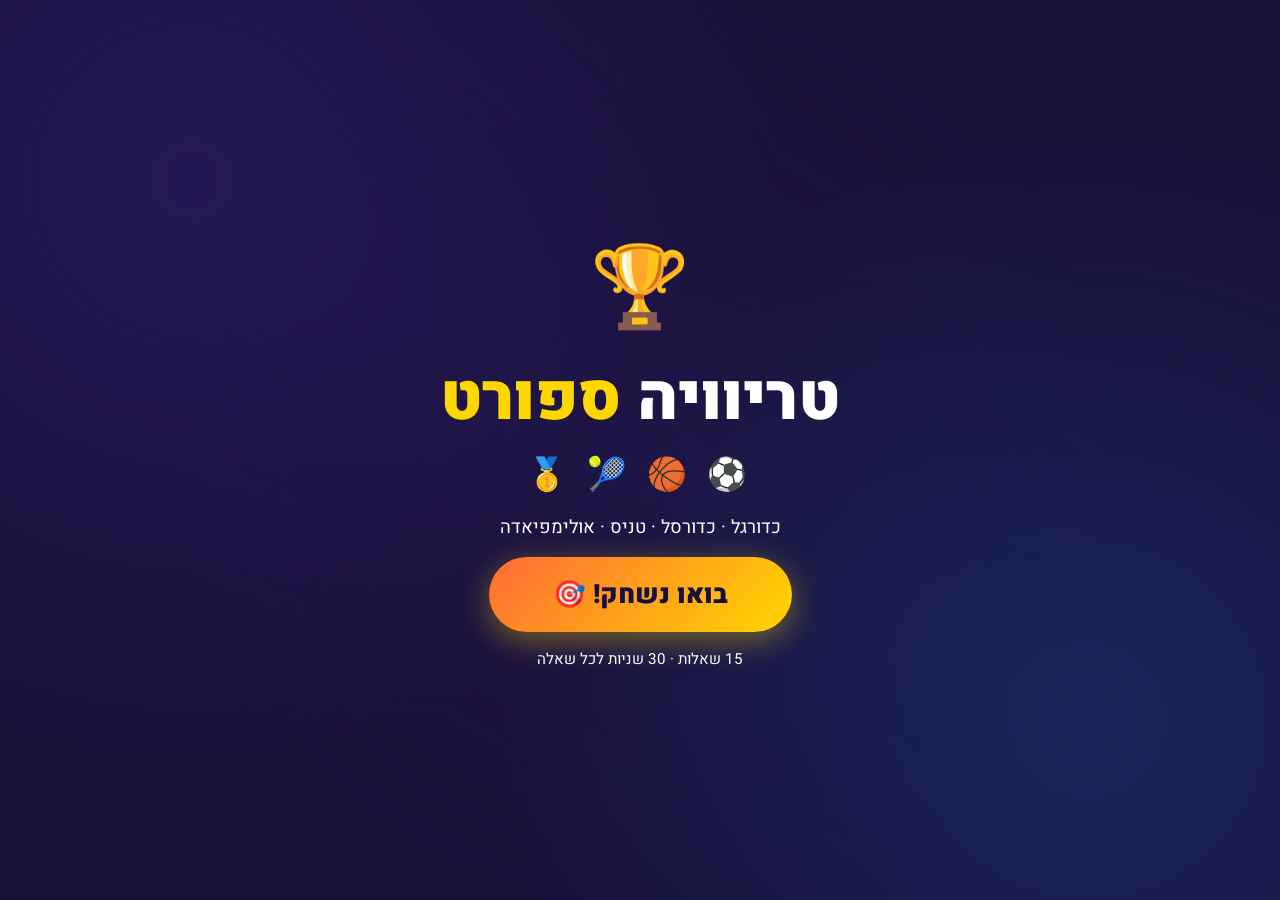
==== index.html @ e49d4eb6 "Rename trivia_sport_2.index.html to index.html" ====
<!DOCTYPE html>
<html lang="he" dir="rtl">
<head>
<meta charset="UTF-8">
<meta name="viewport" content="width=device-width, initial-scale=1.0">
<title>טריוויה ספורט 🏆</title>
<link href="https://fonts.googleapis.com/css2?family=Heebo:wght@400;700;900&display=swap" rel="stylesheet">
<style>
  :root {
    --red: #e21b3c; --blue: #1368ce; --yellow: #d89e00; --green: #26890c;
    --bg: #19103a; --card: #2a1f5a; --text: #ffffff; --timer-color: #46d3a0;
  }
  * { margin:0; padding:0; box-sizing:border-box; }
  body {
    font-family: 'Heebo', sans-serif;
    background: var(--bg); color: var(--text);
    min-height: 100vh; display: flex; flex-direction: column;
    align-items: center; justify-content: center;
    overflow-x: hidden; position: relative;
  }
  body::before {
    content:''; position:fixed; inset:0;
    background-image:
      radial-gradient(circle at 15% 20%, #3d2b8a55 0%, transparent 45%),
      radial-gradient(circle at 85% 80%, #1a4f9955 0%, transparent 45%),
      radial-gradient(circle at 50% 50%, #2a1f5a33 0%, transparent 60%);
    pointer-events:none; z-index:0;
  }
  .container {
    position:relative; z-index:1; width:100%; max-width:920px;
    padding:20px; display:flex; flex-direction:column; align-items:center; gap:16px;
  }
  .screen { display:none; width:100%; }
  .screen.active { display:flex; flex-direction:column; align-items:center; gap:16px; }
  .trophy-anim { font-size:5rem; animation:float 2.5s ease-in-out infinite; }
  .logo { font-size:clamp(2.4rem,6vw,4rem); font-weight:900; text-align:center; animation:popIn .7s cubic-bezier(.34,1.56,.64,1) both; line-height:1.1; }
  .logo span { color:#ffd700; }
  .sport-icons { font-size:2rem; letter-spacing:6px; animation:popIn .6s .2s both; }
  .subtitle { opacity:.75; font-size:1.15rem; text-align:center; animation:popIn .6s .3s both; }
  .start-btn {
    background:linear-gradient(135deg,#ff6b35,#ffd700); color:#19103a; border:none;
    padding:18px 64px; font-size:1.65rem; font-weight:900; border-radius:60px;
    cursor:pointer; font-family:'Heebo',sans-serif; box-shadow:0 8px 32px #ffd70066;
    transition:transform .15s,box-shadow .15s; animation:popIn .6s .4s cubic-bezier(.34,1.56,.64,1) both;
  }
  .start-btn:hover { transform:scale(1.07); box-shadow:0 14px 44px #ffd70099; }
  .start-btn:active { transform:scale(.97); }
  .meta-info { opacity:.55; font-size:.95rem; animation:popIn .5s .5s both; }
  .progress-bar-wrap { width:100%; background:#ffffff20; border-radius:10px; height:8px; overflow:hidden; }
  .progress-bar { height:100%; background:linear-gradient(90deg,#ffd700,#ff6b35); border-radius:10px; transition:width .5s ease; }
  .top-bar { display:flex; justify-content:space-between; align-items:center; width:100%; }
  .q-counter { font-size:.95rem; font-weight:700; opacity:.7; }
  .score-display { font-size:.95rem; font-weight:700; background:#ffffff18; padding:6px 16px; border-radius:20px; }
  .score-display span { color:#ffd700; font-size:1.1rem; }
  .category-badge { font-size:.85rem; font-weight:700; background:#ffffff18; padding:5px 14px; border-radius:20px; opacity:.8; }
  .timer-ring-container { position:relative; width:80px; height:80px; }
  .timer-ring-container svg { transform:rotate(-90deg); }
  .timer-ring-bg { fill:none; stroke:#ffffff25; stroke-width:8; }
  .timer-ring-fg { fill:none; stroke:var(--timer-color); stroke-width:8; stroke-linecap:round; stroke-dasharray:220; stroke-dashoffset:0; transition:stroke-dashoffset 1s linear,stroke .4s; }
  .timer-number { position:absolute; inset:0; display:flex; align-items:center; justify-content:center; font-size:1.65rem; font-weight:900; color:var(--timer-color); transition:color .4s; }
  .question-card {
    background:var(--card); border-radius:20px; padding:28px 36px; width:100%;
    text-align:center; font-size:clamp(1.1rem,2.5vw,1.45rem); font-weight:700;
    line-height:1.55; box-shadow:0 10px 40px #00000055; min-height:90px;
    display:flex; align-items:center; justify-content:center;
    animation:slideDown .45s cubic-bezier(.34,1.3,.64,1) both;
    position:relative; overflow:hidden;
  }
  .question-card::before {
    content:''; position:absolute; top:0; left:0; right:0; height:4px;
    background:linear-gradient(90deg,#ffd700,#ff6b35,#e21b3c,#1368ce,#26890c);
  }
  .answers-grid { display:grid; grid-template-columns:1fr 1fr; gap:14px; width:100%; animation:slideUp .45s .1s cubic-bezier(.34,1.3,.64,1) both; }
  .answer-btn {
    border:none; border-radius:16px; padding:18px 20px;
    font-size:clamp(.95rem,2vw,1.15rem); font-weight:700; font-family:'Heebo',sans-serif;
    cursor:pointer; color:#fff; text-align:right;
    transition:transform .12s,filter .12s,box-shadow .12s;
    display:flex; align-items:center; gap:10px; line-height:1.35;
    box-shadow:0 6px 22px #00000044; position:relative; overflow:hidden;
  }
  .answer-btn:hover:not(:disabled) { transform:translateY(-3px) scale(1.02); box-shadow:0 12px 32px #00000066; }
  .answer-btn:active:not(:disabled) { transform:scale(.97); }
  .answer-btn:disabled { cursor:default; }
  .answer-btn.a { background:linear-gradient(135deg,#e21b3c,#b01530); }
  .answer-btn.b { background:linear-gradient(135deg,#1368ce,#0c52a8); }
  .answer-btn.c { background:linear-gradient(135deg,#d89e00,#a87900); }
  .answer-btn.d { background:linear-gradient(135deg,#26890c,#1b6409); }
  .answer-btn .shape { font-size:1.25rem; min-width:28px; text-align:center; }
  .answer-btn.correct { animation:correctPulse .5s ease; filter:brightness(1.25); box-shadow:0 0 35px #46d3a099; }
  .answer-btn.wrong { opacity:.32; transform:scale(.96); }
  .answer-btn.reveal-correct { filter:brightness(1.3); box-shadow:0 0 40px #46d3a0bb; animation:correctPulse .6s ease; }
  .feedback-overlay { position:fixed; inset:0; display:none; align-items:center; justify-content:center; z-index:100; pointer-events:none; }
  .feedback-overlay.show { display:flex; }
  .feedback-badge { font-size:6rem; animation:popIn .4s cubic-bezier(.34,1.56,.64,1) both; filter:drop-shadow(0 0 24px #ffd70099); }
  .points-popup { position:fixed; top:28%; left:50%; transform:translateX(-50%); font-size:2.6rem; font-weight:900; color:#ffd700; text-shadow:0 0 20px #ffd70099; display:none; z-index:110; pointer-events:none; }
  .points-popup.show { display:block; animation:floatUp 1.3s ease forwards; }
  .results-title { font-size:clamp(1.9rem,5vw,3rem); font-weight:900; text-align:center; animation:popIn .5s cubic-bezier(.34,1.56,.64,1) both; }
  .results-title span { color:#ffd700; }
  .final-score-wrap { background:var(--card); border-radius:24px; padding:36px 60px; text-align:center; box-shadow:0 10px 40px #00000055; animation:popIn .5s .2s cubic-bezier(.34,1.56,.64,1) both; border:2px solid #ffd70033; }
  .final-score-label { font-size:1rem; opacity:.65; margin-bottom:6px; }
  .final-score-number { font-size:4.5rem; font-weight:900; color:#ffd700; line-height:1; }
  .final-score-out-of { font-size:1.05rem; opacity:.6; margin-top:8px; }
  .stars-row { font-size:2.4rem; margin-top:12px; letter-spacing:5px; }
  .result-message { font-size:1.2rem; font-weight:700; opacity:.9; text-align:center; animation:popIn .5s .55s both; }
  .review-header { font-weight:700; opacity:.65; align-self:flex-start; font-size:.95rem; }
  .review-list { width:100%; display:flex; flex-direction:column; gap:9px; max-height:280px; overflow-y:auto; padding-left:4px; }
  .review-item { background:var(--card); border-radius:12px; padding:11px 16px; display:flex; gap:12px; align-items:flex-start; border-right:4px solid transparent; font-size:.9rem; }
  .review-item.ok { border-right-color:var(--green); }
  .review-item.miss { border-right-color:var(--red); }
  .review-icon { font-size:1.1rem; min-width:22px; }
  .review-q { font-weight:700; flex:1; line-height:1.4; }
  .review-ans { opacity:.65; font-size:.82rem; margin-top:3px; }
  .play-again-btn {
    background:linear-gradient(135deg,#ff6b35,#ffd700); color:#19103a; border:none;
    padding:16px 52px; font-size:1.4rem; font-weight:900; border-radius:60px;
    cursor:pointer; font-family:'Heebo',sans-serif; box-shadow:0 8px 30px #ffd70055;
    transition:transform .15s; animation:popIn .5s .65s cubic-bezier(.34,1.56,.64,1) both;
  }
  .play-again-btn:hover { transform:scale(1.07); }
  .confetti-piece { position:fixed; width:10px; height:10px; top:-20px; border-radius:2px; animation:confettiFall linear forwards; z-index:200; pointer-events:none; }
  @keyframes popIn { 0%{transform:scale(.4);opacity:0} 100%{transform:scale(1);opacity:1} }
  @keyframes float { 0%,100%{transform:translateY(0)} 50%{transform:translateY(-14px)} }
  @keyframes slideDown { from{transform:translateY(-28px);opacity:0} to{transform:translateY(0);opacity:1} }
  @keyframes slideUp { from{transform:translateY(28px);opacity:0} to{transform:translateY(0);opacity:1} }
  @keyframes correctPulse { 0%{transform:scale(1)} 40%{transform:scale(1.07)} 100%{transform:scale(1)} }
  @keyframes floatUp { 0%{transform:translateX(-50%) translateY(0);opacity:1} 100%{transform:translateX(-50%) translateY(-90px);opacity:0} }
  @keyframes confettiFall { 0%{transform:translateY(0) rotate(0deg);opacity:1} 100%{transform:translateY(110vh) rotate(720deg);opacity:0} }
  .review-list::-webkit-scrollbar{width:6px} .review-list::-webkit-scrollbar-track{background:#ffffff10;border-radius:10px} .review-list::-webkit-scrollbar-thumb{background:#ffffff30;border-radius:10px}
  @media(max-width:520px){.answers-grid{grid-template-columns:1fr}.final-score-wrap{padding:28px 28px}}

  /* pause button */
  .pause-btn {
    position:fixed; bottom:22px; left:22px; z-index:50;
    background:#ffffff18; border:2px solid #ffffff30; color:#fff;
    width:52px; height:52px; border-radius:50%; font-size:1.4rem;
    cursor:pointer; display:none; align-items:center; justify-content:center;
    backdrop-filter:blur(8px); transition:background .2s,transform .15s;
  }
  .pause-btn:hover { background:#ffffff30; transform:scale(1.1); }
  .pause-btn.visible { display:flex; }

  /* pause overlay */
  .pause-overlay {
    position:fixed; inset:0; background:#19103acc; backdrop-filter:blur(10px);
    z-index:80; display:none; flex-direction:column;
    align-items:center; justify-content:center; gap:20px;
  }
  .pause-overlay.show { display:flex; }
  .pause-title { font-size:3rem; font-weight:900; }
  .pause-sub { opacity:.65; font-size:1rem; }
  .resume-btn {
    background:linear-gradient(135deg,#ff6b35,#ffd700); color:#19103a; border:none;
    padding:16px 52px; font-size:1.35rem; font-weight:900; border-radius:60px;
    cursor:pointer; font-family:'Heebo',sans-serif; box-shadow:0 8px 30px #ffd70055;
    transition:transform .15s;
  }
  .resume-btn:hover { transform:scale(1.07); }

  /* mid-game leaderboard */
  .mid-leaderboard {
    position:fixed; inset:0; background:#19103aee; backdrop-filter:blur(12px);
    z-index:90; display:none; flex-direction:column;
    align-items:center; justify-content:center; gap:16px; padding:24px;
  }
  .mid-leaderboard.show { display:flex; animation:popIn .4s cubic-bezier(.34,1.3,.64,1) both; }
  .mid-lb-title { font-size:1.8rem; font-weight:900; }
  .mid-lb-title span { color:#ffd700; }
  .mid-lb-list { width:100%; max-width:500px; display:flex; flex-direction:column; gap:9px; max-height:55vh; overflow-y:auto; }
  .mid-lb-continue {
    background:linear-gradient(135deg,#26890c,#46d3a0); color:#fff; border:none;
    padding:14px 44px; font-size:1.2rem; font-weight:900; border-radius:60px;
    cursor:pointer; font-family:'Heebo',sans-serif; box-shadow:0 6px 24px #46d3a055;
    transition:transform .15s; margin-top:4px;
  }
  .mid-lb-continue:hover { transform:scale(1.07); }
</style>
</head>
<body>
<div class="container">
  <div class="screen active" id="intro-screen">
    <div class="trophy-anim">🏆</div>
    <div class="logo">טריוויה <span>ספורט</span></div>
    <div class="sport-icons">⚽ 🏀 🎾 🥇</div>
    <div class="subtitle">כדורגל · כדורסל · טניס · אולימפיאדה</div>
    <button class="start-btn" onclick="startGame()">בואו נשחק! 🎯</button>
    <div class="meta-info">15 שאלות · 30 שניות לכל שאלה</div>
  </div>
  <div class="screen" id="game-screen">
    <div class="progress-bar-wrap"><div class="progress-bar" id="progress-bar" style="width:0%"></div></div>
    <div class="top-bar">
      <div class="q-counter" id="q-counter">שאלה 1 מתוך 15</div>
      <div class="score-display">ניקוד: <span id="score-display">0</span></div>
    </div>
    <div class="timer-ring-container">
      <svg viewBox="0 0 80 80" width="80" height="80">
        <circle class="timer-ring-bg" cx="40" cy="40" r="35"/>
        <circle class="timer-ring-fg" id="timer-ring" cx="40" cy="40" r="35"/>
      </svg>
      <div class="timer-number" id="timer-number">30</div>
    </div>
    <div class="category-badge" id="category-badge">⚽ כדורגל</div>
    <div class="question-card" id="question-text">...</div>
    <div class="answers-grid" id="answers-grid"></div>
  </div>
  <!-- מסך הכנסת שם -->
  <div class="screen" id="name-screen">
    <div class="trophy-anim">✍️</div>
    <div class="logo" style="font-size:2rem">מה <span>שמך?</span></div>
    <div class="subtitle">השם יופיע בלוח התוצאות</div>
    <input type="text" id="player-name-input" placeholder="הכנס את שמך..." maxlength="20"
      style="font-family:'Heebo',sans-serif;font-size:1.4rem;font-weight:700;padding:16px 28px;border-radius:60px;border:3px solid #ffd70066;background:#2a1f5a;color:#fff;text-align:center;width:100%;max-width:360px;outline:none;direction:rtl;transition:border-color .2s;"
      onkeydown="if(event.key==='Enter')submitName()" onfocus="this.style.borderColor='#ffd700'" onblur="this.style.borderColor='#ffd70066'">
    <button class="start-btn" onclick="submitName()">בואו נתחיל! 🚀</button>
    <div style="display:flex;gap:10px;align-items:center;opacity:.6;font-size:.9rem;cursor:pointer;" onclick="showLeaderboard()">🏆 צפה בלוח התוצאות</div>
  </div>

  <!-- מסך תוצאות אישיות -->
  <div class="screen" id="results-screen">
    <div class="results-title">🎉 סיימת! <span>כל הכבוד</span></div>
    <div class="final-score-wrap">
      <div class="final-score-label">הניקוד הסופי שלך</div>
      <div class="final-score-number" id="final-score">0</div>
      <div class="final-score-out-of" id="final-correct"></div>
      <div class="stars-row" id="stars-row"></div>
    </div>
    <div class="result-message" id="result-message"></div>
    <div class="review-header">📋 סיכום השאלות:</div>
    <div class="review-list" id="review-list"></div>
    <div style="display:flex;gap:12px;flex-wrap:wrap;justify-content:center;margin-top:4px;">
      <button class="play-again-btn" onclick="resetGame()">🔁 שחק שוב</button>
      <button class="play-again-btn" style="background:linear-gradient(135deg,#1368ce,#46d3a0);" onclick="showLeaderboard()">🏆 לוח תוצאות</button>
    </div>
  </div>

  <!-- מסך לוח תוצאות -->
  <div class="screen" id="leaderboard-screen">
    <div class="logo" style="font-size:2.2rem">🏆 לוח <span>תוצאות</span></div>
    <div id="leaderboard-content" style="width:100%"></div>
    <div style="display:flex;gap:12px;flex-wrap:wrap;justify-content:center;">
      <button class="play-again-btn" onclick="resetGame()">🔁 שחק שוב</button>
      <button class="play-again-btn" style="background:linear-gradient(135deg,#e21b3c,#ff6b35);font-size:1rem;padding:12px 28px;" onclick="clearLeaderboard()">🗑️ נקה לוח</button>
    </div>
  </div>
</div>
<!-- כפתור השהייה -->
<button class="pause-btn" id="pause-btn" onclick="togglePause()" title="השהה">⏸</button>

<!-- מסך השהייה -->
<div class="pause-overlay" id="pause-overlay">
  <div class="pause-title">⏸ הפסקה</div>
  <div class="pause-sub">המשחק מושהה — הטיימר לא רץ</div>
  <button class="resume-btn" onclick="togglePause()">▶ המשך משחק</button>
</div>

<!-- מובילים אמצע משחק -->
<div class="mid-leaderboard" id="mid-leaderboard">
  <div class="mid-lb-title">🏆 מובילים <span>כרגע</span></div>
  <div class="mid-lb-list" id="mid-lb-list"><div style="text-align:center;padding:20px;opacity:.5;">⏳ טוען...</div></div>
  <button class="mid-lb-continue" onclick="closeMidLeaderboard()">▶ המשך משחק</button>
</div>

<div class="feedback-overlay" id="feedback-overlay"><div class="feedback-badge" id="feedback-badge">✅</div></div>
<div class="points-popup" id="points-popup">+100</div>
<script>
const QUESTIONS = [
  // ⚽ כדורגל
  {
    q: "האם שוער כדורגל רשאי להבקיע גול ישירות מבעיטת שוער?",
    answers: ["כן, מותר לחלוטין", "לא, אסור לפי חוקי FIFA", "מותר רק בהארכות", "מותר רק אם הגיע לחצי המגרש"],
    correct: 0,
    cat: "⚽ כדורגל"
  },
  {
    q: "מה קורה אם שוער תופס בידיו כדור שנבעט אליו בכוונה על ידי שחקן קבוצתו?",
    answers: ["כרטיס צהוב לשוער", "פנדל ליריב", "בעיטה חופשית עקיפה ליריב", "המשחק ממשיך"],
    correct: 2,
    cat: "⚽ כדורגל"
  },
  {
    q: "מי זכה בגביע העולם בכדורגל ב-2022 בקטאר?",
    answers: ["ברזיל", "צרפת", "ארגנטינה", "גרמניה"],
    correct: 2,
    cat: "⚽ כדורגל"
  },
  {
    q: "מתי שחקן נמצא במצב נבדל (אופסייד) בכדורגל?",
    answers: ["כשהוא בחצי המגרש שלו", "כשפחות משני שחקני יריב בינו לבין קו השער ברגע המסירה", "כשהוא מאחורי השוער", "בכל עמדה קרובה לשוער"],
    correct: 1,
    cat: "⚽ כדורגל"
  },
  {
    q: "מה שם העונש הניתן כאשר שחקן נוגע בכדור בידו בתוך רחבת העונשין?",
    answers: ["קרנר", "פנדל", "אאוט", "כרטיס צהוב"],
    correct: 1,
    cat: "⚽ כדורגל"
  },
  // 🏀 כדורסל
  {
    q: "כמה נקודות שווה קליעה מעבר לקו שלוש הנקודות בכדורסל?",
    answers: ["1", "2", "3", "4"],
    correct: 2,
    cat: "🏀 כדורסל"
  },
  {
    q: "מה הגובה הרשמי של הסל בכדורסל?",
    answers: ["2.85 מטר", "3.05 מטר", "3.20 מטר", "2.70 מטר"],
    correct: 1,
    cat: "🏀 כדורסל"
  },
  {
    q: "בכדורסל, כמה צעדים מותר לשחקן לצעוד עם הכדור ללא כדרור לפני שנפסקת עבירת צעדים?",
    answers: ["צעד אחד", "שני צעדים", "שלושה צעדים", "ארבעה צעדים"],
    correct: 1,
    cat: "🏀 כדורסל"
  },
  {
    q: "לאיזו קבוצה ב-NBA שייך כוכב הכדורסל סטפן קארי?",
    answers: ["Los Angeles Lakers", "Boston Celtics", "Golden State Warriors", "Chicago Bulls"],
    correct: 2,
    cat: "🏀 כדורסל"
  },
  {
    q: "מה קורה לשחקן כדורסל שצבר 6 עבירות אישיות ב-NBA?",
    answers: ["הוא מקבל כרטיס אדום", "הוא יוצא מהמשחק ואינו יכול לחזור", "הוא מושעה לדקה", "הקבוצה מפסידה נקודה"],
    correct: 1,
    cat: "🏀 כדורסל"
  },
  // 🎾 טניס
  {
    q: "ארבעת טורניירי הגרנד סלאם בטניס משחקים על ארבעה סוגי מגרש שונים — איזה מהם נכון?",
    answers: ["וימבלדון על קשה, US Open על דשא", "רולאן גרוס על חימר, וימבלדון על דשא", "אוסטרליאן אופן על חימר, US Open על דשא", "כולם על קשה"],
    correct: 1,
    cat: "🎾 טניס"
  },
  {
    q: "מה פירוש הניקוד דיוס (Deuce) בטניס?",
    answers: ["40-40 שוויון", "יתרון לשחקן המגיש", "שירות כפול", "ניצחון בסט"],
    correct: 0,
    cat: "🎾 טניס"
  },
  {
    q: "בטניס, כמה הגשות כשרות יש לשחקן בכל נקודה?",
    answers: ["אחת", "שתיים", "שלוש", "ארבע"],
    correct: 1,
    cat: "🎾 טניס"
  },
  // 🥇 אולימפיאדה
  {
    q: "באיזו עיר נערכה אולימפיאדת הקיץ 2024?",
    answers: ["לוס אנג'לס", "טוקיו", "פריז", "ברלין"],
    correct: 2,
    cat: "🥇 אולימפיאדה"
  },
  {
    q: "מי שחקן הכדורסל שכינויו Black Mamba וזכה ב-5 אליפויות NBA?",
    answers: ["מייקל ג'ורדן", "שאקיל אוניל", "קובי בראיינט", "לברון ג'יימס"],
    correct: 2,
    cat: "🏀 כדורסל"
  }
];

const SHAPES=["▲","◆","●","■"];
const TOTAL=QUESTIONS.length, TIME_PER_Q=30;
const SHEET_URL='https://script.google.com/macros/s/AKfycbxL28Na9Z-g9HktOmZowFz36GHH_I6NZU9HpMI7MJWggYOqRJ9LuLbafoJFO5w0uRxH/exec';
let currentQ=0,score=0,correctCount=0,timer=null,timeLeft=TIME_PER_Q,answered=false,reviewData=[],shuffledQuestions=[],playerName='',isPaused=false;
const MID_LB_EVERY=1; // הצג מובילים כל שאלה

// ── Google Sheets helpers ──
async function saveScore(name,sc,correct){
  try{
    await fetch(SHEET_URL,{
      method:'POST', mode:'no-cors',
      headers:{'Content-Type':'application/json'},
      body:JSON.stringify({name,score:sc,correct,total:TOTAL})
    });
  } catch(e){ console.warn('שגיאה בשמירה:',e); }
}

async function loadScores(){
  try{
    const res=await fetch(SHEET_URL+'?nocache='+Date.now());
    const data=await res.json();
    return Array.isArray(data)?data.sort((a,b)=>b.score-a.score):[];
  } catch(e){ return []; }
}

// ── Game flow ──
function shuffleQ(arr){
  return arr.map(q=>{
    const idx=[0,1,2,3];
    for(let i=3;i>0;i--){const j=Math.floor(Math.random()*(i+1));[idx[i],idx[j]]=[idx[j],idx[i]];}
    return{...q,_ans:idx.map(i=>q.answers[i]),_cor:idx.indexOf(q.correct)};
  }).sort(()=>Math.random()-.5);
}

function startGame(){
  showScreen('name-screen');
  setTimeout(()=>document.getElementById('player-name-input').focus(),400);
}

function submitName(){
  const val=document.getElementById('player-name-input').value.trim();
  if(!val){
    document.getElementById('player-name-input').style.borderColor='#e21b3c';
    document.getElementById('player-name-input').placeholder='חובה להכניס שם!';
    return;
  }
  playerName=val;
  shuffledQuestions=shuffleQ(QUESTIONS);
  currentQ=0;score=0;correctCount=0;reviewData=[];
  showScreen('game-screen');
  loadQuestion();
}

function showScreen(id){document.querySelectorAll('.screen').forEach(s=>s.classList.remove('active'));document.getElementById(id).classList.add('active');}

function loadQuestion(){
  answered=false;const q=shuffledQuestions[currentQ];
  document.getElementById('progress-bar').style.width=(currentQ/TOTAL*100)+'%';
  document.getElementById('q-counter').textContent='שאלה '+(currentQ+1)+' מתוך '+TOTAL;
  document.getElementById('score-display').textContent=score.toLocaleString();
  document.getElementById('category-badge').textContent=q.cat;
  document.getElementById('question-text').textContent=q.q;
  const grid=document.getElementById('answers-grid');grid.innerHTML='';
  ['a','b','c','d'].forEach((cls,i)=>{
    const btn=document.createElement('button');
    btn.className='answer-btn '+cls;
    btn.innerHTML='<span class="shape">'+SHAPES[i]+'</span>'+q._ans[i];
    btn.onclick=()=>selectAnswer(i,q._cor,q.q,q._ans);
    grid.appendChild(btn);
  });
  ['question-text','answers-grid'].forEach(id=>{const el=document.getElementById(id);el.style.animation='none';void el.offsetWidth;el.style.animation='';});
  startTimer();
}

function startTimer(){
  clearInterval(timer);timeLeft=TIME_PER_Q;isPaused=false;updateTimerUI();
  document.getElementById('pause-btn').classList.add('visible');
  timer=setInterval(()=>{if(!isPaused){timeLeft--;updateTimerUI();if(timeLeft<=0){clearInterval(timer);timeOut();}}},1000);
}

function togglePause(){
  isPaused=!isPaused;
  const btn=document.getElementById('pause-btn');
  const overlay=document.getElementById('pause-overlay');
  if(isPaused){
    btn.textContent='▶';
    overlay.classList.add('show');
  } else {
    btn.textContent='⏸';
    overlay.classList.remove('show');
  }
}

function updateTimerUI(){
  const el=document.getElementById('timer-number'),ring=document.getElementById('timer-ring');
  el.textContent=timeLeft;
  ring.style.strokeDashoffset=220*(1-timeLeft/TIME_PER_Q);
  if(timeLeft<=5){el.style.color='#ff6b35';ring.style.stroke='#ff6b35';}
  else if(timeLeft<=10){el.style.color='#ffd700';ring.style.stroke='#ffd700';}
  else{el.style.color='var(--timer-color)';ring.style.stroke='var(--timer-color)';}
}

function selectAnswer(chosen,correct,qText,answers){
  if(answered)return;answered=true;clearInterval(timer);
  const btns=document.querySelectorAll('.answer-btn');btns.forEach(b=>b.disabled=true);
  const ok=chosen===correct;
  if(ok){
    btns[chosen].classList.add('correct');
    const pts=Math.max(500,Math.round(500+(timeLeft/TIME_PER_Q)*500));
    score+=pts;correctCount++;showFeedback('✅');showPoints('+'+pts);
    reviewData.push({q:qText,ok:true,ans:'✅ '+answers[correct]});
  } else {
    btns[chosen].classList.add('wrong');btns[correct].classList.add('reveal-correct');
    showFeedback('❌');
    reviewData.push({q:qText,ok:false,ans:'❌ בחרת: '+answers[chosen]+' · נכון: '+answers[correct]});
  }
  document.getElementById('score-display').textContent=score.toLocaleString();
  setTimeout(()=>{
    hideFeedback();
    currentQ++;
    if(currentQ>=TOTAL){ showResults(); }
    else { showMidLeaderboard(); }
  },1800);
}

function timeOut(){
  if(answered)return;answered=true;
  const q=shuffledQuestions[currentQ];
  const btns=document.querySelectorAll('.answer-btn');btns.forEach(b=>b.disabled=true);
  btns[q._cor].classList.add('reveal-correct');showFeedback('⏰');
  reviewData.push({q:q.q,ok:false,ans:'⏰ פג הזמן · נכון: '+q._ans[q._cor]});
  setTimeout(()=>{
    hideFeedback();
    currentQ++;
    if(currentQ>=TOTAL){ showResults(); }
    else { showMidLeaderboard(); }
  },1800);
}

function showFeedback(e){document.getElementById('feedback-badge').textContent=e;document.getElementById('feedback-overlay').classList.add('show');}
function hideFeedback(){document.getElementById('feedback-overlay').classList.remove('show');}
function showPoints(t){const el=document.getElementById('points-popup');el.textContent=t;el.classList.remove('show');void el.offsetWidth;el.classList.add('show');}


// ── Mid-game leaderboard ──
async function showMidLeaderboard(){
  clearInterval(timer);
  document.getElementById('pause-btn').classList.remove('visible');
  const el=document.getElementById('mid-leaderboard');
  el.classList.add('show');
  const list=document.getElementById('mid-lb-list');
  list.innerHTML='<div style="text-align:center;padding:20px;opacity:.5;">⏳ טוען...</div>';
  const scores=await loadScores();
  const medals=['🥇','🥈','🥉'];
  if(!scores.length){
    list.innerHTML='<div style="text-align:center;padding:20px;opacity:.5;">עדיין אין נתונים</div>';
    return;
  }
  const myRank=scores.findIndex(s=>s.name===playerName)+1;
  let innerHtml='';
  scores.slice(0,10).forEach((s,i)=>{
    const isMe=s.name===playerName;
    innerHtml+=`<div style="
      background:${isMe?'linear-gradient(135deg,#ffd70033,#ff6b3522)':'#2a1f5a'};
      border:2px solid ${isMe?'#ffd700':'transparent'};
      border-radius:12px;padding:12px 18px;
      display:flex;align-items:center;gap:12px;
      animation:slideUp .3s ${i*.04}s both;
    ">
      <div style="font-size:1.4rem;min-width:32px;text-align:center;">${medals[i]||'<span style="font-size:.9rem;opacity:.6;">#'+(i+1)+'</span>'}</div>
      <div style="flex:1;font-weight:700;${isMe?'color:#ffd700':''}">${s.name}${isMe?' 👈':''}</div>
      <div style="font-weight:900;color:#ffd700;">${Number(s.score).toLocaleString()}</div>
    </div>`;
  });
  if(myRank>10) innerHtml+=`<div style="text-align:center;opacity:.6;font-size:.85rem;padding:8px;">הדירוג שלך: מקום ${myRank}</div>`;
  list.innerHTML=innerHtml;
}

function closeMidLeaderboard(){
  document.getElementById('mid-leaderboard').classList.remove('show');
  document.getElementById('pause-btn').classList.add('visible');
  loadQuestion();
}

async function showResults(){
  document.getElementById('pause-btn').classList.remove('visible');
  await saveScore(playerName,score,correctCount);
  showScreen('results-screen');
  document.getElementById('final-score').textContent=score.toLocaleString();
  document.getElementById('final-correct').textContent=correctCount+' מתוך '+TOTAL+' תשובות נכונות';
  const r=correctCount/TOTAL;let stars,msg;
  if(r>=.93){stars='⭐⭐⭐⭐⭐';msg='🏆 תוצאה מושלמת! אלוף ספורט אמיתי!';}
  else if(r>=.7){stars='⭐⭐⭐⭐';msg='🎉 מצוין! כמעט מושלם!';}
  else if(r>=.5){stars='⭐⭐⭐';msg='👏 יפה מאוד! עוד קצת ותגיע לפסגה!';}
  else if(r>=.3){stars='⭐⭐';msg='💪 כדאי לתרגל — אתה בדרך הנכונה!';}
  else{stars='⭐';msg='📚 קדימה לתרגל ולנסות שוב!';}
  document.getElementById('stars-row').textContent=stars;
  document.getElementById('result-message').textContent=msg;
  const list=document.getElementById('review-list');list.innerHTML='';
  reviewData.forEach((item,i)=>{
    const d=document.createElement('div');d.className='review-item '+(item.ok?'ok':'miss');
    d.style.animationDelay=(i*.04)+'s';
    d.innerHTML='<div class="review-icon">'+(item.ok?'✅':'❌')+'</div><div><div class="review-q">'+item.q+'</div><div class="review-ans">'+item.ans+'</div></div>';
    list.appendChild(d);
  });
  if(r>=.6)launchConfetti();
}

// ── Leaderboard ──
function showLeaderboard(){
  showScreen('leaderboard-screen');
  renderLeaderboard();
}

async function renderLeaderboard(){
  const container=document.getElementById('leaderboard-content');
  container.innerHTML='<div style="text-align:center;padding:40px;font-size:1.1rem;opacity:.6;">⏳ טוען תוצאות...</div>';
  const scores=await loadScores();
  const medals=['🥇','🥈','🥉'];

  if(!scores.length){
    container.innerHTML='<div style="text-align:center;opacity:.5;padding:40px;font-size:1.1rem;">עדיין אין משתתפים 🤷</div>';
    return;
  }

  const myRank=scores.findIndex(s=>s.name===playerName)+1;
  let html='<div style="display:flex;flex-direction:column;gap:10px;width:100%;margin-bottom:16px;max-height:400px;overflow-y:auto;">';
  scores.forEach((s,i)=>{
    const isMe=s.name===playerName;
    const rank=i+1;
    const pct=Math.round((s.correct/s.total||s.correct/TOTAL)*100);
    html+=`
      <div style="
        background:${isMe?'linear-gradient(135deg,#ffd70033,#ff6b3522)':'var(--card)'};
        border:2px solid ${isMe?'#ffd700':'transparent'};
        border-radius:14px;padding:14px 20px;
        display:flex;align-items:center;gap:14px;
        animation:slideUp .3s ${i*.05}s both;
      ">
        <div style="font-size:1.6rem;min-width:36px;text-align:center;">${medals[i]||'<span style="font-size:1rem;opacity:.6;">#'+rank+'</span>'}</div>
        <div style="flex:1;">
          <div style="font-weight:900;font-size:1.05rem;${isMe?'color:#ffd700':''}">${s.name}${isMe?' 👈':''}</div>
          <div style="font-size:.8rem;opacity:.6;margin-top:2px;">${s.correct}/${s.total||TOTAL} נכון · ${pct}%</div>
        </div>
        <div style="font-size:1.4rem;font-weight:900;color:#ffd700;">${Number(s.score).toLocaleString()}</div>
      </div>`;
  });
  html+='</div>';
  if(myRank>0){
    html+=`<div style="text-align:center;opacity:.65;font-size:.9rem;margin-bottom:8px;">הדירוג שלך: מקום ${myRank} מתוך ${scores.length} משתתפים</div>`;
  }
  container.innerHTML=html;
}

function clearLeaderboard(){
  alert('למחיקת כל התוצאות — פשוט מחק את השורות בגיליון Google Sheets שלך.');
}

function launchConfetti(){
  const cols=['#ffd700','#ff6b35','#e21b3c','#1368ce','#26890c','#ffffff'];
  for(let i=0;i<80;i++){
    const c=document.createElement('div');c.className='confetti-piece';
    c.style.left=Math.random()*100+'vw';c.style.background=cols[Math.floor(Math.random()*cols.length)];
    c.style.animationDuration=(2+Math.random()*3)+'s';c.style.animationDelay=(Math.random()*2)+'s';
    c.style.width=(6+Math.random()*8)+'px';c.style.height=(6+Math.random()*8)+'px';
    document.body.appendChild(c);setTimeout(()=>c.remove(),6000);
  }
}

function resetGame(){ showScreen('intro-screen'); }
</script>
</body>
</html>
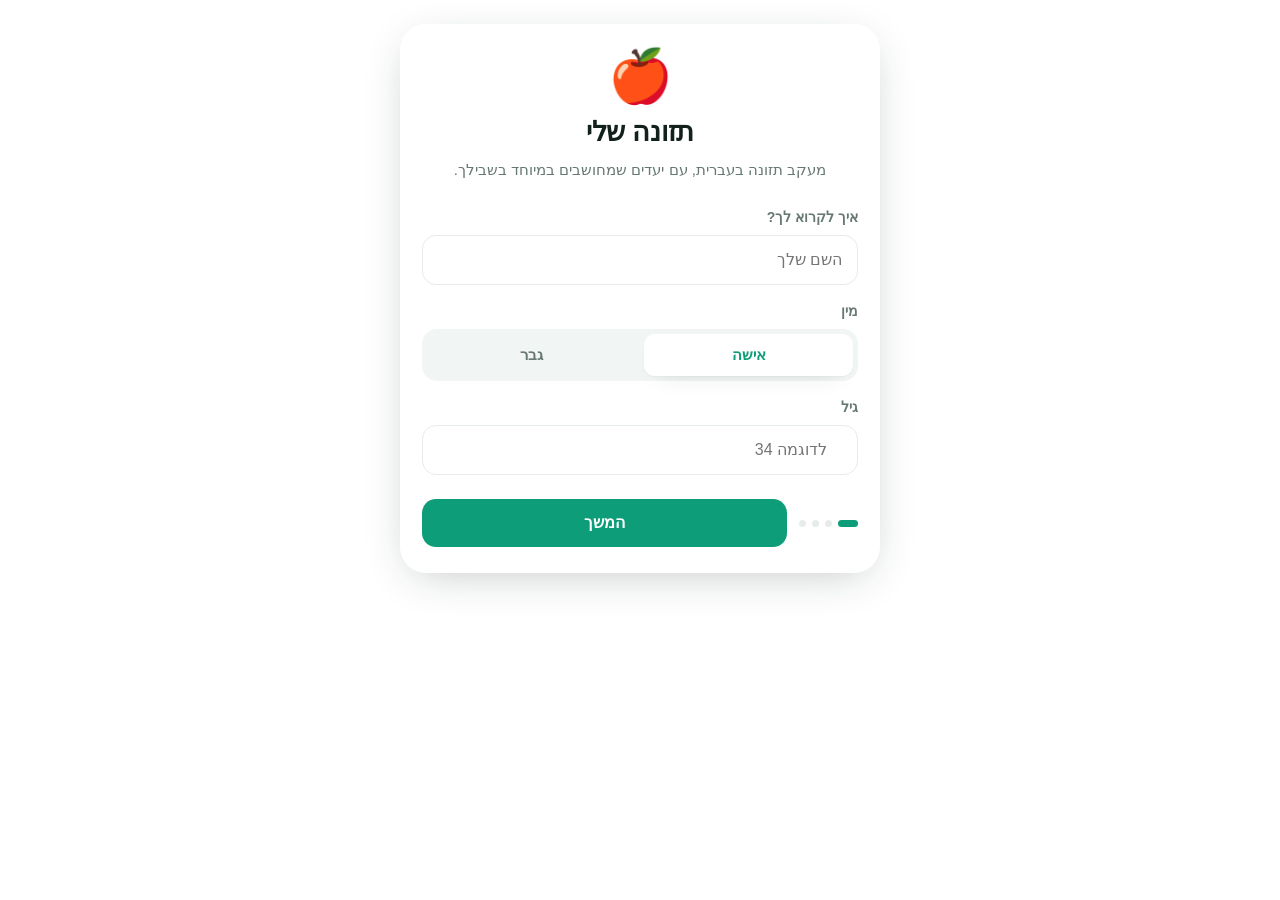
==== commit 3e4f665b: "Serve the nutrition app from the site root Sharing https://osher15.github.io/-/nutrition/ proved err" ====
--- a/index.html
+++ b/index.html
@@ -1,635 +1,142 @@
 <!DOCTYPE html>
 <html lang="he" dir="rtl">
 <head>
-<meta charset="UTF-8">
-<meta name="viewport" content="width=device-width, initial-scale=1.0">
-<title>טריוויה ספורט 🏆</title>
-<link href="https://fonts.googleapis.com/css2?family=Heebo:wght@400;700;900&display=swap" rel="stylesheet">
-<style>
-  :root {
-    --red: #e21b3c; --blue: #1368ce; --yellow: #d89e00; --green: #26890c;
-    --bg: #19103a; --card: #2a1f5a; --text: #ffffff; --timer-color: #46d3a0;
-  }
-  * { margin:0; padding:0; box-sizing:border-box; }
-  body {
-    font-family: 'Heebo', sans-serif;
-    background: var(--bg); color: var(--text);
-    min-height: 100vh; display: flex; flex-direction: column;
-    align-items: center; justify-content: center;
-    overflow-x: hidden; position: relative;
-  }
-  body::before {
-    content:''; position:fixed; inset:0;
-    background-image:
-      radial-gradient(circle at 15% 20%, #3d2b8a55 0%, transparent 45%),
-      radial-gradient(circle at 85% 80%, #1a4f9955 0%, transparent 45%),
-      radial-gradient(circle at 50% 50%, #2a1f5a33 0%, transparent 60%);
-    pointer-events:none; z-index:0;
-  }
-  .container {
-    position:relative; z-index:1; width:100%; max-width:920px;
-    padding:20px; display:flex; flex-direction:column; align-items:center; gap:16px;
-  }
-  .screen { display:none; width:100%; }
-  .screen.active { display:flex; flex-direction:column; align-items:center; gap:16px; }
-  .trophy-anim { font-size:5rem; animation:float 2.5s ease-in-out infinite; }
-  .logo { font-size:clamp(2.4rem,6vw,4rem); font-weight:900; text-align:center; animation:popIn .7s cubic-bezier(.34,1.56,.64,1) both; line-height:1.1; }
-  .logo span { color:#ffd700; }
-  .sport-icons { font-size:2rem; letter-spacing:6px; animation:popIn .6s .2s both; }
-  .subtitle { opacity:.75; font-size:1.15rem; text-align:center; animation:popIn .6s .3s both; }
-  .start-btn {
-    background:linear-gradient(135deg,#ff6b35,#ffd700); color:#19103a; border:none;
-    padding:18px 64px; font-size:1.65rem; font-weight:900; border-radius:60px;
-    cursor:pointer; font-family:'Heebo',sans-serif; box-shadow:0 8px 32px #ffd70066;
-    transition:transform .15s,box-shadow .15s; animation:popIn .6s .4s cubic-bezier(.34,1.56,.64,1) both;
-  }
-  .start-btn:hover { transform:scale(1.07); box-shadow:0 14px 44px #ffd70099; }
-  .start-btn:active { transform:scale(.97); }
-  .meta-info { opacity:.55; font-size:.95rem; animation:popIn .5s .5s both; }
-  .progress-bar-wrap { width:100%; background:#ffffff20; border-radius:10px; height:8px; overflow:hidden; }
-  .progress-bar { height:100%; background:linear-gradient(90deg,#ffd700,#ff6b35); border-radius:10px; transition:width .5s ease; }
-  .top-bar { display:flex; justify-content:space-between; align-items:center; width:100%; }
-  .q-counter { font-size:.95rem; font-weight:700; opacity:.7; }
-  .score-display { font-size:.95rem; font-weight:700; background:#ffffff18; padding:6px 16px; border-radius:20px; }
-  .score-display span { color:#ffd700; font-size:1.1rem; }
-  .category-badge { font-size:.85rem; font-weight:700; background:#ffffff18; padding:5px 14px; border-radius:20px; opacity:.8; }
-  .timer-ring-container { position:relative; width:80px; height:80px; }
-  .timer-ring-container svg { transform:rotate(-90deg); }
-  .timer-ring-bg { fill:none; stroke:#ffffff25; stroke-width:8; }
-  .timer-ring-fg { fill:none; stroke:var(--timer-color); stroke-width:8; stroke-linecap:round; stroke-dasharray:220; stroke-dashoffset:0; transition:stroke-dashoffset 1s linear,stroke .4s; }
-  .timer-number { position:absolute; inset:0; display:flex; align-items:center; justify-content:center; font-size:1.65rem; font-weight:900; color:var(--timer-color); transition:color .4s; }
-  .question-card {
-    background:var(--card); border-radius:20px; padding:28px 36px; width:100%;
-    text-align:center; font-size:clamp(1.1rem,2.5vw,1.45rem); font-weight:700;
-    line-height:1.55; box-shadow:0 10px 40px #00000055; min-height:90px;
-    display:flex; align-items:center; justify-content:center;
-    animation:slideDown .45s cubic-bezier(.34,1.3,.64,1) both;
-    position:relative; overflow:hidden;
-  }
-  .question-card::before {
-    content:''; position:absolute; top:0; left:0; right:0; height:4px;
-    background:linear-gradient(90deg,#ffd700,#ff6b35,#e21b3c,#1368ce,#26890c);
-  }
-  .answers-grid { display:grid; grid-template-columns:1fr 1fr; gap:14px; width:100%; animation:slideUp .45s .1s cubic-bezier(.34,1.3,.64,1) both; }
-  .answer-btn {
-    border:none; border-radius:16px; padding:18px 20px;
-    font-size:clamp(.95rem,2vw,1.15rem); font-weight:700; font-family:'Heebo',sans-serif;
-    cursor:pointer; color:#fff; text-align:right;
-    transition:transform .12s,filter .12s,box-shadow .12s;
-    display:flex; align-items:center; gap:10px; line-height:1.35;
-    box-shadow:0 6px 22px #00000044; position:relative; overflow:hidden;
-  }
-  .answer-btn:hover:not(:disabled) { transform:translateY(-3px) scale(1.02); box-shadow:0 12px 32px #00000066; }
-  .answer-btn:active:not(:disabled) { transform:scale(.97); }
-  .answer-btn:disabled { cursor:default; }
-  .answer-btn.a { background:linear-gradient(135deg,#e21b3c,#b01530); }
-  .answer-btn.b { background:linear-gradient(135deg,#1368ce,#0c52a8); }
-  .answer-btn.c { background:linear-gradient(135deg,#d89e00,#a87900); }
-  .answer-btn.d { background:linear-gradient(135deg,#26890c,#1b6409); }
-  .answer-btn .shape { font-size:1.25rem; min-width:28px; text-align:center; }
-  .answer-btn.correct { animation:correctPulse .5s ease; filter:brightness(1.25); box-shadow:0 0 35px #46d3a099; }
-  .answer-btn.wrong { opacity:.32; transform:scale(.96); }
-  .answer-btn.reveal-correct { filter:brightness(1.3); box-shadow:0 0 40px #46d3a0bb; animation:correctPulse .6s ease; }
-  .feedback-overlay { position:fixed; inset:0; display:none; align-items:center; justify-content:center; z-index:100; pointer-events:none; }
-  .feedback-overlay.show { display:flex; }
-  .feedback-badge { font-size:6rem; animation:popIn .4s cubic-bezier(.34,1.56,.64,1) both; filter:drop-shadow(0 0 24px #ffd70099); }
-  .points-popup { position:fixed; top:28%; left:50%; transform:translateX(-50%); font-size:2.6rem; font-weight:900; color:#ffd700; text-shadow:0 0 20px #ffd70099; display:none; z-index:110; pointer-events:none; }
-  .points-popup.show { display:block; animation:floatUp 1.3s ease forwards; }
-  .results-title { font-size:clamp(1.9rem,5vw,3rem); font-weight:900; text-align:center; animation:popIn .5s cubic-bezier(.34,1.56,.64,1) both; }
-  .results-title span { color:#ffd700; }
-  .final-score-wrap { background:var(--card); border-radius:24px; padding:36px 60px; text-align:center; box-shadow:0 10px 40px #00000055; animation:popIn .5s .2s cubic-bezier(.34,1.56,.64,1) both; border:2px solid #ffd70033; }
-  .final-score-label { font-size:1rem; opacity:.65; margin-bottom:6px; }
-  .final-score-number { font-size:4.5rem; font-weight:900; color:#ffd700; line-height:1; }
-  .final-score-out-of { font-size:1.05rem; opacity:.6; margin-top:8px; }
-  .stars-row { font-size:2.4rem; margin-top:12px; letter-spacing:5px; }
-  .result-message { font-size:1.2rem; font-weight:700; opacity:.9; text-align:center; animation:popIn .5s .55s both; }
-  .review-header { font-weight:700; opacity:.65; align-self:flex-start; font-size:.95rem; }
-  .review-list { width:100%; display:flex; flex-direction:column; gap:9px; max-height:280px; overflow-y:auto; padding-left:4px; }
-  .review-item { background:var(--card); border-radius:12px; padding:11px 16px; display:flex; gap:12px; align-items:flex-start; border-right:4px solid transparent; font-size:.9rem; }
-  .review-item.ok { border-right-color:var(--green); }
-  .review-item.miss { border-right-color:var(--red); }
-  .review-icon { font-size:1.1rem; min-width:22px; }
-  .review-q { font-weight:700; flex:1; line-height:1.4; }
-  .review-ans { opacity:.65; font-size:.82rem; margin-top:3px; }
-  .play-again-btn {
-    background:linear-gradient(135deg,#ff6b35,#ffd700); color:#19103a; border:none;
-    padding:16px 52px; font-size:1.4rem; font-weight:900; border-radius:60px;
-    cursor:pointer; font-family:'Heebo',sans-serif; box-shadow:0 8px 30px #ffd70055;
-    transition:transform .15s; animation:popIn .5s .65s cubic-bezier(.34,1.56,.64,1) both;
-  }
-  .play-again-btn:hover { transform:scale(1.07); }
-  .confetti-piece { position:fixed; width:10px; height:10px; top:-20px; border-radius:2px; animation:confettiFall linear forwards; z-index:200; pointer-events:none; }
-  @keyframes popIn { 0%{transform:scale(.4);opacity:0} 100%{transform:scale(1);opacity:1} }
-  @keyframes float { 0%,100%{transform:translateY(0)} 50%{transform:translateY(-14px)} }
-  @keyframes slideDown { from{transform:translateY(-28px);opacity:0} to{transform:translateY(0);opacity:1} }
-  @keyframes slideUp { from{transform:translateY(28px);opacity:0} to{transform:translateY(0);opacity:1} }
-  @keyframes correctPulse { 0%{transform:scale(1)} 40%{transform:scale(1.07)} 100%{transform:scale(1)} }
-  @keyframes floatUp { 0%{transform:translateX(-50%) translateY(0);opacity:1} 100%{transform:translateX(-50%) translateY(-90px);opacity:0} }
-  @keyframes confettiFall { 0%{transform:translateY(0) rotate(0deg);opacity:1} 100%{transform:translateY(110vh) rotate(720deg);opacity:0} }
-  .review-list::-webkit-scrollbar{width:6px} .review-list::-webkit-scrollbar-track{background:#ffffff10;border-radius:10px} .review-list::-webkit-scrollbar-thumb{background:#ffffff30;border-radius:10px}
-  @media(max-width:520px){.answers-grid{grid-template-columns:1fr}.final-score-wrap{padding:28px 28px}}
-
-  /* pause button */
-  .pause-btn {
-    position:fixed; bottom:22px; left:22px; z-index:50;
-    background:#ffffff18; border:2px solid #ffffff30; color:#fff;
-    width:52px; height:52px; border-radius:50%; font-size:1.4rem;
-    cursor:pointer; display:none; align-items:center; justify-content:center;
-    backdrop-filter:blur(8px); transition:background .2s,transform .15s;
-  }
-  .pause-btn:hover { background:#ffffff30; transform:scale(1.1); }
-  .pause-btn.visible { display:flex; }
-
-  /* pause overlay */
-  .pause-overlay {
-    position:fixed; inset:0; background:#19103acc; backdrop-filter:blur(10px);
-    z-index:80; display:none; flex-direction:column;
-    align-items:center; justify-content:center; gap:20px;
-  }
-  .pause-overlay.show { display:flex; }
-  .pause-title { font-size:3rem; font-weight:900; }
-  .pause-sub { opacity:.65; font-size:1rem; }
-  .resume-btn {
-    background:linear-gradient(135deg,#ff6b35,#ffd700); color:#19103a; border:none;
-    padding:16px 52px; font-size:1.35rem; font-weight:900; border-radius:60px;
-    cursor:pointer; font-family:'Heebo',sans-serif; box-shadow:0 8px 30px #ffd70055;
-    transition:transform .15s;
-  }
-  .resume-btn:hover { transform:scale(1.07); }
-
-  /* mid-game leaderboard */
-  .mid-leaderboard {
-    position:fixed; inset:0; background:#19103aee; backdrop-filter:blur(12px);
-    z-index:90; display:none; flex-direction:column;
-    align-items:center; justify-content:center; gap:16px; padding:24px;
-  }
-  .mid-leaderboard.show { display:flex; animation:popIn .4s cubic-bezier(.34,1.3,.64,1) both; }
-  .mid-lb-title { font-size:1.8rem; font-weight:900; }
-  .mid-lb-title span { color:#ffd700; }
-  .mid-lb-list { width:100%; max-width:500px; display:flex; flex-direction:column; gap:9px; max-height:55vh; overflow-y:auto; }
-  .mid-lb-continue {
-    background:linear-gradient(135deg,#26890c,#46d3a0); color:#fff; border:none;
-    padding:14px 44px; font-size:1.2rem; font-weight:900; border-radius:60px;
-    cursor:pointer; font-family:'Heebo',sans-serif; box-shadow:0 6px 24px #46d3a055;
-    transition:transform .15s; margin-top:4px;
-  }
-  .mid-lb-continue:hover { transform:scale(1.07); }
-</style>
+<meta charset="utf-8">
+<meta name="viewport" content="width=device-width, initial-scale=1, viewport-fit=cover, maximum-scale=5">
+<title>תזונה שלי · מעקב תזונה חכם</title>
+<meta name="description" content="אפליקציית מעקב תזונה בעברית — יומן אכילה, יעדים אישיים, תזכורות, טיפים והמלצות בריאות.">
+<meta name="theme-color" content="#0fa47f" media="(prefers-color-scheme: light)">
+<meta name="theme-color" content="#0f1614" media="(prefers-color-scheme: dark)">
+<meta name="apple-mobile-web-app-capable" content="yes">
+<meta name="mobile-web-app-capable" content="yes">
+<meta name="apple-mobile-web-app-status-bar-style" content="default">
+<meta name="apple-mobile-web-app-title" content="תזונה שלי">
+<link rel="manifest" href="manifest.webmanifest">
+<link rel="apple-touch-icon" href="icons/icon-180.png">
+<link rel="icon" href="icons/icon-192.png">
+<link rel="stylesheet" href="styles.css">
 </head>
 <body>
-<div class="container">
-  <div class="screen active" id="intro-screen">
-    <div class="trophy-anim">🏆</div>
-    <div class="logo">טריוויה <span>ספורט</span></div>
-    <div class="sport-icons">⚽ 🏀 🎾 🥇</div>
-    <div class="subtitle">כדורגל · כדורסל · טניס · אולימפיאדה</div>
-    <button class="start-btn" onclick="startGame()">בואו נשחק! 🎯</button>
-    <div class="meta-info">15 שאלות · 30 שניות לכל שאלה</div>
-  </div>
-  <div class="screen" id="game-screen">
-    <div class="progress-bar-wrap"><div class="progress-bar" id="progress-bar" style="width:0%"></div></div>
-    <div class="top-bar">
-      <div class="q-counter" id="q-counter">שאלה 1 מתוך 15</div>
-      <div class="score-display">ניקוד: <span id="score-display">0</span></div>
+
+<!-- ══════════ מסך פתיחה / הקמת פרופיל ══════════ -->
+<div id="onboard" class="onboard" hidden>
+  <div class="ob-card">
+    <div class="ob-head">
+      <div class="ob-logo">🍎</div>
+      <h1>תזונה שלי</h1>
+      <p class="ob-sub">מעקב תזונה בעברית, עם יעדים שמחושבים במיוחד בשבילך.</p>
     </div>
-    <div class="timer-ring-container">
-      <svg viewBox="0 0 80 80" width="80" height="80">
-        <circle class="timer-ring-bg" cx="40" cy="40" r="35"/>
-        <circle class="timer-ring-fg" id="timer-ring" cx="40" cy="40" r="35"/>
-      </svg>
-      <div class="timer-number" id="timer-number">30</div>
+
+    <div class="ob-step" data-step="1">
+      <label class="fld"><span>איך לקרוא לך?</span>
+        <input id="ob-name" type="text" dir="auto" placeholder="השם שלך" autocomplete="given-name"></label>
+      <label class="fld"><span>מין</span>
+        <div class="seg" id="ob-sex">
+          <button type="button" data-v="f" class="on">אישה</button>
+          <button type="button" data-v="m">גבר</button>
+        </div></label>
+      <label class="fld"><span>גיל</span>
+        <input id="ob-age" type="number" inputmode="numeric" min="14" max="110" placeholder="לדוגמה 34"></label>
     </div>
-    <div class="category-badge" id="category-badge">⚽ כדורגל</div>
-    <div class="question-card" id="question-text">...</div>
-    <div class="answers-grid" id="answers-grid"></div>
-  </div>
-  <!-- מסך הכנסת שם -->
-  <div class="screen" id="name-screen">
-    <div class="trophy-anim">✍️</div>
-    <div class="logo" style="font-size:2rem">מה <span>שמך?</span></div>
-    <div class="subtitle">השם יופיע בלוח התוצאות</div>
-    <input type="text" id="player-name-input" placeholder="הכנס את שמך..." maxlength="20"
-      style="font-family:'Heebo',sans-serif;font-size:1.4rem;font-weight:700;padding:16px 28px;border-radius:60px;border:3px solid #ffd70066;background:#2a1f5a;color:#fff;text-align:center;width:100%;max-width:360px;outline:none;direction:rtl;transition:border-color .2s;"
-      onkeydown="if(event.key==='Enter')submitName()" onfocus="this.style.borderColor='#ffd700'" onblur="this.style.borderColor='#ffd70066'">
-    <button class="start-btn" onclick="submitName()">בואו נתחיל! 🚀</button>
-    <div style="display:flex;gap:10px;align-items:center;opacity:.6;font-size:.9rem;cursor:pointer;" onclick="showLeaderboard()">🏆 צפה בלוח התוצאות</div>
-  </div>
 
-  <!-- מסך תוצאות אישיות -->
-  <div class="screen" id="results-screen">
-    <div class="results-title">🎉 סיימת! <span>כל הכבוד</span></div>
-    <div class="final-score-wrap">
-      <div class="final-score-label">הניקוד הסופי שלך</div>
-      <div class="final-score-number" id="final-score">0</div>
-      <div class="final-score-out-of" id="final-correct"></div>
-      <div class="stars-row" id="stars-row"></div>
+    <div class="ob-step" data-step="2" hidden>
+      <label class="fld"><span>גובה (ס"מ)</span>
+        <input id="ob-height" type="number" inputmode="decimal" min="120" max="220" placeholder="לדוגמה 165"></label>
+      <label class="fld"><span>משקל נוכחי (ק"ג)</span>
+        <input id="ob-weight" type="number" inputmode="decimal" min="30" max="250" step="0.1" placeholder="לדוגמה 68"></label>
+      <label class="fld"><span>רמת פעילות גופנית</span>
+        <select id="ob-activity">
+          <option value="1.2">יושבנית — כמעט ללא פעילות</option>
+          <option value="1.375" selected>קלה — 1-3 אימונים בשבוע</option>
+          <option value="1.55">בינונית — 3-5 אימונים בשבוע</option>
+          <option value="1.725">גבוהה — 6-7 אימונים בשבוע</option>
+          <option value="1.9">מאוד גבוהה — עבודה פיזית או ספורט יומי</option>
+        </select></label>
     </div>
-    <div class="result-message" id="result-message"></div>
-    <div class="review-header">📋 סיכום השאלות:</div>
-    <div class="review-list" id="review-list"></div>
-    <div style="display:flex;gap:12px;flex-wrap:wrap;justify-content:center;margin-top:4px;">
-      <button class="play-again-btn" onclick="resetGame()">🔁 שחק שוב</button>
-      <button class="play-again-btn" style="background:linear-gradient(135deg,#1368ce,#46d3a0);" onclick="showLeaderboard()">🏆 לוח תוצאות</button>
+
+    <div class="ob-step" data-step="3" hidden>
+      <label class="fld"><span>מה המטרה שלך?</span>
+        <div class="seg vert" id="ob-goal">
+          <button type="button" data-v="lose" class="on">ירידה במשקל</button>
+          <button type="button" data-v="keep">שמירה על המשקל</button>
+          <button type="button" data-v="gain">עלייה במשקל / מסה</button>
+        </div></label>
+      <label class="fld" id="ob-rate-wrap"><span>קצב מבוקש</span>
+        <select id="ob-rate">
+          <option value="0.25">עדין — 0.25 ק"ג בשבוע</option>
+          <option value="0.5" selected>מומלץ — 0.5 ק"ג בשבוע</option>
+          <option value="0.75">מהיר — 0.75 ק"ג בשבוע</option>
+        </select></label>
+      <label class="fld"><span>סגנון תזונה</span>
+        <select id="ob-diet">
+          <option value="all">הכול</option>
+          <option value="veg">צמחוני</option>
+          <option value="vegan">טבעוני</option>
+          <option value="gf">ללא גלוטן</option>
+        </select></label>
     </div>
-  </div>
 
-  <!-- מסך לוח תוצאות -->
-  <div class="screen" id="leaderboard-screen">
-    <div class="logo" style="font-size:2.2rem">🏆 לוח <span>תוצאות</span></div>
-    <div id="leaderboard-content" style="width:100%"></div>
-    <div style="display:flex;gap:12px;flex-wrap:wrap;justify-content:center;">
-      <button class="play-again-btn" onclick="resetGame()">🔁 שחק שוב</button>
-      <button class="play-again-btn" style="background:linear-gradient(135deg,#e21b3c,#ff6b35);font-size:1rem;padding:12px 28px;" onclick="clearLeaderboard()">🗑️ נקה לוח</button>
+    <div class="ob-step" data-step="4" hidden>
+      <p class="fld-note">סימון של מצבים רלוונטיים יעזור לנו להתאים לך המלצות בדיקות וטיפים. הכול נשאר במכשיר שלך.</p>
+      <div class="chips" id="ob-flags">
+        <button type="button" data-v="pregnancy">בהריון / מתכננת</button>
+        <button type="button" data-v="breastfeeding">מניקה</button>
+        <button type="button" data-v="family_diabetes">סוכרת במשפחה</button>
+        <button type="button" data-v="hypertension">לחץ דם גבוה</button>
+        <button type="button" data-v="anemia">אנמיה / חוסר ברזל</button>
+        <button type="button" data-v="thyroid">בלוטת התריס</button>
+      </div>
+      <div id="ob-preview" class="ob-preview"></div>
+    </div>
+
+    <div class="ob-nav">
+      <button type="button" id="ob-back" class="btn ghost" hidden>חזרה</button>
+      <div class="ob-dots"><i class="on"></i><i></i><i></i><i></i></div>
+      <button type="button" id="ob-next" class="btn primary">המשך</button>
     </div>
   </div>
 </div>
-<!-- כפתור השהייה -->
-<button class="pause-btn" id="pause-btn" onclick="togglePause()" title="השהה">⏸</button>
 
-<!-- מסך השהייה -->
-<div class="pause-overlay" id="pause-overlay">
-  <div class="pause-title">⏸ הפסקה</div>
-  <div class="pause-sub">המשחק מושהה — הטיימר לא רץ</div>
-  <button class="resume-btn" onclick="togglePause()">▶ המשך משחק</button>
+<!-- ══════════ האפליקציה ══════════ -->
+<div id="app" hidden>
+  <header class="topbar">
+    <div class="tb-right">
+      <div class="tb-title" id="tb-title">היום</div>
+      <div class="tb-sub" id="tb-sub"></div>
+    </div>
+    <button class="tb-btn" id="btn-level" aria-label="הנקודות שלי"><span id="tb-level">1</span></button>
+  </header>
+
+  <main id="view" class="view"></main>
+
+  <nav class="tabs" role="tablist">
+    <button class="tab on" data-tab="today" role="tab"><span>🏠</span>היום</button>
+    <button class="tab" data-tab="add" role="tab"><span>➕</span>הוספה</button>
+    <button class="tab" data-tab="activity" role="tab"><span>🏃‍♀️</span>תנועה</button>
+    <button class="tab" data-tab="menus" role="tab"><span>🍽️</span>תפריטים</button>
+    <button class="tab" data-tab="me" role="tab"><span>👤</span>אני</button>
+  </nav>
 </div>
 
-<!-- מובילים אמצע משחק -->
-<div class="mid-leaderboard" id="mid-leaderboard">
-  <div class="mid-lb-title">🏆 מובילים <span>כרגע</span></div>
-  <div class="mid-lb-list" id="mid-lb-list"><div style="text-align:center;padding:20px;opacity:.5;">⏳ טוען...</div></div>
-  <button class="mid-lb-continue" onclick="closeMidLeaderboard()">▶ המשך משחק</button>
+<!-- חלונית תחתונה כללית -->
+<div id="sheet" class="sheet" hidden>
+  <div class="sheet-back" data-close></div>
+  <div class="sheet-card" role="dialog" aria-modal="true">
+    <button class="sheet-grab" data-close aria-label="סגירה"></button>
+    <div id="sheet-body"></div>
+  </div>
 </div>
 
-<div class="feedback-overlay" id="feedback-overlay"><div class="feedback-badge" id="feedback-badge">✅</div></div>
-<div class="points-popup" id="points-popup">+100</div>
-<script>
-const QUESTIONS = [
-  // ⚽ כדורגל
-  {
-    q: "האם שוער כדורגל רשאי להבקיע גול ישירות מבעיטת שוער?",
-    answers: ["כן, מותר לחלוטין", "לא, אסור לפי חוקי FIFA", "מותר רק בהארכות", "מותר רק אם הגיע לחצי המגרש"],
-    correct: 0,
-    cat: "⚽ כדורגל"
-  },
-  {
-    q: "מה קורה אם שוער תופס בידיו כדור שנבעט אליו בכוונה על ידי שחקן קבוצתו?",
-    answers: ["כרטיס צהוב לשוער", "פנדל ליריב", "בעיטה חופשית עקיפה ליריב", "המשחק ממשיך"],
-    correct: 2,
-    cat: "⚽ כדורגל"
-  },
-  {
-    q: "מי זכה בגביע העולם בכדורגל ב-2022 בקטאר?",
-    answers: ["ברזיל", "צרפת", "ארגנטינה", "גרמניה"],
-    correct: 2,
-    cat: "⚽ כדורגל"
-  },
-  {
-    q: "מתי שחקן נמצא במצב נבדל (אופסייד) בכדורגל?",
-    answers: ["כשהוא בחצי המגרש שלו", "כשפחות משני שחקני יריב בינו לבין קו השער ברגע המסירה", "כשהוא מאחורי השוער", "בכל עמדה קרובה לשוער"],
-    correct: 1,
-    cat: "⚽ כדורגל"
-  },
-  {
-    q: "מה שם העונש הניתן כאשר שחקן נוגע בכדור בידו בתוך רחבת העונשין?",
-    answers: ["קרנר", "פנדל", "אאוט", "כרטיס צהוב"],
-    correct: 1,
-    cat: "⚽ כדורגל"
-  },
-  // 🏀 כדורסל
-  {
-    q: "כמה נקודות שווה קליעה מעבר לקו שלוש הנקודות בכדורסל?",
-    answers: ["1", "2", "3", "4"],
-    correct: 2,
-    cat: "🏀 כדורסל"
-  },
-  {
-    q: "מה הגובה הרשמי של הסל בכדורסל?",
-    answers: ["2.85 מטר", "3.05 מטר", "3.20 מטר", "2.70 מטר"],
-    correct: 1,
-    cat: "🏀 כדורסל"
-  },
-  {
-    q: "בכדורסל, כמה צעדים מותר לשחקן לצעוד עם הכדור ללא כדרור לפני שנפסקת עבירת צעדים?",
-    answers: ["צעד אחד", "שני צעדים", "שלושה צעדים", "ארבעה צעדים"],
-    correct: 1,
-    cat: "🏀 כדורסל"
-  },
-  {
-    q: "לאיזו קבוצה ב-NBA שייך כוכב הכדורסל סטפן קארי?",
-    answers: ["Los Angeles Lakers", "Boston Celtics", "Golden State Warriors", "Chicago Bulls"],
-    correct: 2,
-    cat: "🏀 כדורסל"
-  },
-  {
-    q: "מה קורה לשחקן כדורסל שצבר 6 עבירות אישיות ב-NBA?",
-    answers: ["הוא מקבל כרטיס אדום", "הוא יוצא מהמשחק ואינו יכול לחזור", "הוא מושעה לדקה", "הקבוצה מפסידה נקודה"],
-    correct: 1,
-    cat: "🏀 כדורסל"
-  },
-  // 🎾 טניס
-  {
-    q: "ארבעת טורניירי הגרנד סלאם בטניס משחקים על ארבעה סוגי מגרש שונים — איזה מהם נכון?",
-    answers: ["וימבלדון על קשה, US Open על דשא", "רולאן גרוס על חימר, וימבלדון על דשא", "אוסטרליאן אופן על חימר, US Open על דשא", "כולם על קשה"],
-    correct: 1,
-    cat: "🎾 טניס"
-  },
-  {
-    q: "מה פירוש הניקוד דיוס (Deuce) בטניס?",
-    answers: ["40-40 שוויון", "יתרון לשחקן המגיש", "שירות כפול", "ניצחון בסט"],
-    correct: 0,
-    cat: "🎾 טניס"
-  },
-  {
-    q: "בטניס, כמה הגשות כשרות יש לשחקן בכל נקודה?",
-    answers: ["אחת", "שתיים", "שלוש", "ארבע"],
-    correct: 1,
-    cat: "🎾 טניס"
-  },
-  // 🥇 אולימפיאדה
-  {
-    q: "באיזו עיר נערכה אולימפיאדת הקיץ 2024?",
-    answers: ["לוס אנג'לס", "טוקיו", "פריז", "ברלין"],
-    correct: 2,
-    cat: "🥇 אולימפיאדה"
-  },
-  {
-    q: "מי שחקן הכדורסל שכינויו Black Mamba וזכה ב-5 אליפויות NBA?",
-    answers: ["מייקל ג'ורדן", "שאקיל אוניל", "קובי בראיינט", "לברון ג'יימס"],
-    correct: 2,
-    cat: "🏀 כדורסל"
-  }
-];
+<div id="toast" class="toast" hidden></div>
+<div id="cheer" class="cheer" hidden></div>
 
-const SHAPES=["▲","◆","●","■"];
-const TOTAL=QUESTIONS.length, TIME_PER_Q=30;
-const SHEET_URL='https://script.google.com/macros/s/AKfycbxL28Na9Z-g9HktOmZowFz36GHH_I6NZU9HpMI7MJWggYOqRJ9LuLbafoJFO5w0uRxH/exec';
-let currentQ=0,score=0,correctCount=0,timer=null,timeLeft=TIME_PER_Q,answered=false,reviewData=[],shuffledQuestions=[],playerName='',isPaused=false;
-const MID_LB_EVERY=1; // הצג מובילים כל שאלה
-
-// ── Google Sheets helpers ──
-async function saveScore(name,sc,correct){
-  try{
-    await fetch(SHEET_URL,{
-      method:'POST', mode:'no-cors',
-      headers:{'Content-Type':'application/json'},
-      body:JSON.stringify({name,score:sc,correct,total:TOTAL})
-    });
-  } catch(e){ console.warn('שגיאה בשמירה:',e); }
-}
-
-async function loadScores(){
-  try{
-    const res=await fetch(SHEET_URL+'?nocache='+Date.now());
-    const data=await res.json();
-    return Array.isArray(data)?data.sort((a,b)=>b.score-a.score):[];
-  } catch(e){ return []; }
-}
-
-// ── Game flow ──
-function shuffleQ(arr){
-  return arr.map(q=>{
-    const idx=[0,1,2,3];
-    for(let i=3;i>0;i--){const j=Math.floor(Math.random()*(i+1));[idx[i],idx[j]]=[idx[j],idx[i]];}
-    return{...q,_ans:idx.map(i=>q.answers[i]),_cor:idx.indexOf(q.correct)};
-  }).sort(()=>Math.random()-.5);
-}
-
-function startGame(){
-  showScreen('name-screen');
-  setTimeout(()=>document.getElementById('player-name-input').focus(),400);
-}
-
-function submitName(){
-  const val=document.getElementById('player-name-input').value.trim();
-  if(!val){
-    document.getElementById('player-name-input').style.borderColor='#e21b3c';
-    document.getElementById('player-name-input').placeholder='חובה להכניס שם!';
-    return;
-  }
-  playerName=val;
-  shuffledQuestions=shuffleQ(QUESTIONS);
-  currentQ=0;score=0;correctCount=0;reviewData=[];
-  showScreen('game-screen');
-  loadQuestion();
-}
-
-function showScreen(id){document.querySelectorAll('.screen').forEach(s=>s.classList.remove('active'));document.getElementById(id).classList.add('active');}
-
-function loadQuestion(){
-  answered=false;const q=shuffledQuestions[currentQ];
-  document.getElementById('progress-bar').style.width=(currentQ/TOTAL*100)+'%';
-  document.getElementById('q-counter').textContent='שאלה '+(currentQ+1)+' מתוך '+TOTAL;
-  document.getElementById('score-display').textContent=score.toLocaleString();
-  document.getElementById('category-badge').textContent=q.cat;
-  document.getElementById('question-text').textContent=q.q;
-  const grid=document.getElementById('answers-grid');grid.innerHTML='';
-  ['a','b','c','d'].forEach((cls,i)=>{
-    const btn=document.createElement('button');
-    btn.className='answer-btn '+cls;
-    btn.innerHTML='<span class="shape">'+SHAPES[i]+'</span>'+q._ans[i];
-    btn.onclick=()=>selectAnswer(i,q._cor,q.q,q._ans);
-    grid.appendChild(btn);
-  });
-  ['question-text','answers-grid'].forEach(id=>{const el=document.getElementById(id);el.style.animation='none';void el.offsetWidth;el.style.animation='';});
-  startTimer();
-}
-
-function startTimer(){
-  clearInterval(timer);timeLeft=TIME_PER_Q;isPaused=false;updateTimerUI();
-  document.getElementById('pause-btn').classList.add('visible');
-  timer=setInterval(()=>{if(!isPaused){timeLeft--;updateTimerUI();if(timeLeft<=0){clearInterval(timer);timeOut();}}},1000);
-}
-
-function togglePause(){
-  isPaused=!isPaused;
-  const btn=document.getElementById('pause-btn');
-  const overlay=document.getElementById('pause-overlay');
-  if(isPaused){
-    btn.textContent='▶';
-    overlay.classList.add('show');
-  } else {
-    btn.textContent='⏸';
-    overlay.classList.remove('show');
-  }
-}
-
-function updateTimerUI(){
-  const el=document.getElementById('timer-number'),ring=document.getElementById('timer-ring');
-  el.textContent=timeLeft;
-  ring.style.strokeDashoffset=220*(1-timeLeft/TIME_PER_Q);
-  if(timeLeft<=5){el.style.color='#ff6b35';ring.style.stroke='#ff6b35';}
-  else if(timeLeft<=10){el.style.color='#ffd700';ring.style.stroke='#ffd700';}
-  else{el.style.color='var(--timer-color)';ring.style.stroke='var(--timer-color)';}
-}
-
-function selectAnswer(chosen,correct,qText,answers){
-  if(answered)return;answered=true;clearInterval(timer);
-  const btns=document.querySelectorAll('.answer-btn');btns.forEach(b=>b.disabled=true);
-  const ok=chosen===correct;
-  if(ok){
-    btns[chosen].classList.add('correct');
-    const pts=Math.max(500,Math.round(500+(timeLeft/TIME_PER_Q)*500));
-    score+=pts;correctCount++;showFeedback('✅');showPoints('+'+pts);
-    reviewData.push({q:qText,ok:true,ans:'✅ '+answers[correct]});
-  } else {
-    btns[chosen].classList.add('wrong');btns[correct].classList.add('reveal-correct');
-    showFeedback('❌');
-    reviewData.push({q:qText,ok:false,ans:'❌ בחרת: '+answers[chosen]+' · נכון: '+answers[correct]});
-  }
-  document.getElementById('score-display').textContent=score.toLocaleString();
-  setTimeout(()=>{
-    hideFeedback();
-    currentQ++;
-    if(currentQ>=TOTAL){ showResults(); }
-    else { showMidLeaderboard(); }
-  },1800);
-}
-
-function timeOut(){
-  if(answered)return;answered=true;
-  const q=shuffledQuestions[currentQ];
-  const btns=document.querySelectorAll('.answer-btn');btns.forEach(b=>b.disabled=true);
-  btns[q._cor].classList.add('reveal-correct');showFeedback('⏰');
-  reviewData.push({q:q.q,ok:false,ans:'⏰ פג הזמן · נכון: '+q._ans[q._cor]});
-  setTimeout(()=>{
-    hideFeedback();
-    currentQ++;
-    if(currentQ>=TOTAL){ showResults(); }
-    else { showMidLeaderboard(); }
-  },1800);
-}
-
-function showFeedback(e){document.getElementById('feedback-badge').textContent=e;document.getElementById('feedback-overlay').classList.add('show');}
-function hideFeedback(){document.getElementById('feedback-overlay').classList.remove('show');}
-function showPoints(t){const el=document.getElementById('points-popup');el.textContent=t;el.classList.remove('show');void el.offsetWidth;el.classList.add('show');}
-
-
-// ── Mid-game leaderboard ──
-async function showMidLeaderboard(){
-  clearInterval(timer);
-  document.getElementById('pause-btn').classList.remove('visible');
-  const el=document.getElementById('mid-leaderboard');
-  el.classList.add('show');
-  const list=document.getElementById('mid-lb-list');
-  list.innerHTML='<div style="text-align:center;padding:20px;opacity:.5;">⏳ טוען...</div>';
-  const scores=await loadScores();
-  const medals=['🥇','🥈','🥉'];
-  if(!scores.length){
-    list.innerHTML='<div style="text-align:center;padding:20px;opacity:.5;">עדיין אין נתונים</div>';
-    return;
-  }
-  const myRank=scores.findIndex(s=>s.name===playerName)+1;
-  let innerHtml='';
-  scores.slice(0,10).forEach((s,i)=>{
-    const isMe=s.name===playerName;
-    innerHtml+=`<div style="
-      background:${isMe?'linear-gradient(135deg,#ffd70033,#ff6b3522)':'#2a1f5a'};
-      border:2px solid ${isMe?'#ffd700':'transparent'};
-      border-radius:12px;padding:12px 18px;
-      display:flex;align-items:center;gap:12px;
-      animation:slideUp .3s ${i*.04}s both;
-    ">
-      <div style="font-size:1.4rem;min-width:32px;text-align:center;">${medals[i]||'<span style="font-size:.9rem;opacity:.6;">#'+(i+1)+'</span>'}</div>
-      <div style="flex:1;font-weight:700;${isMe?'color:#ffd700':''}">${s.name}${isMe?' 👈':''}</div>
-      <div style="font-weight:900;color:#ffd700;">${Number(s.score).toLocaleString()}</div>
-    </div>`;
-  });
-  if(myRank>10) innerHtml+=`<div style="text-align:center;opacity:.6;font-size:.85rem;padding:8px;">הדירוג שלך: מקום ${myRank}</div>`;
-  list.innerHTML=innerHtml;
-}
-
-function closeMidLeaderboard(){
-  document.getElementById('mid-leaderboard').classList.remove('show');
-  document.getElementById('pause-btn').classList.add('visible');
-  loadQuestion();
-}
-
-async function showResults(){
-  document.getElementById('pause-btn').classList.remove('visible');
-  await saveScore(playerName,score,correctCount);
-  showScreen('results-screen');
-  document.getElementById('final-score').textContent=score.toLocaleString();
-  document.getElementById('final-correct').textContent=correctCount+' מתוך '+TOTAL+' תשובות נכונות';
-  const r=correctCount/TOTAL;let stars,msg;
-  if(r>=.93){stars='⭐⭐⭐⭐⭐';msg='🏆 תוצאה מושלמת! אלוף ספורט אמיתי!';}
-  else if(r>=.7){stars='⭐⭐⭐⭐';msg='🎉 מצוין! כמעט מושלם!';}
-  else if(r>=.5){stars='⭐⭐⭐';msg='👏 יפה מאוד! עוד קצת ותגיע לפסגה!';}
-  else if(r>=.3){stars='⭐⭐';msg='💪 כדאי לתרגל — אתה בדרך הנכונה!';}
-  else{stars='⭐';msg='📚 קדימה לתרגל ולנסות שוב!';}
-  document.getElementById('stars-row').textContent=stars;
-  document.getElementById('result-message').textContent=msg;
-  const list=document.getElementById('review-list');list.innerHTML='';
-  reviewData.forEach((item,i)=>{
-    const d=document.createElement('div');d.className='review-item '+(item.ok?'ok':'miss');
-    d.style.animationDelay=(i*.04)+'s';
-    d.innerHTML='<div class="review-icon">'+(item.ok?'✅':'❌')+'</div><div><div class="review-q">'+item.q+'</div><div class="review-ans">'+item.ans+'</div></div>';
-    list.appendChild(d);
-  });
-  if(r>=.6)launchConfetti();
-}
-
-// ── Leaderboard ──
-function showLeaderboard(){
-  showScreen('leaderboard-screen');
-  renderLeaderboard();
-}
-
-async function renderLeaderboard(){
-  const container=document.getElementById('leaderboard-content');
-  container.innerHTML='<div style="text-align:center;padding:40px;font-size:1.1rem;opacity:.6;">⏳ טוען תוצאות...</div>';
-  const scores=await loadScores();
-  const medals=['🥇','🥈','🥉'];
-
-  if(!scores.length){
-    container.innerHTML='<div style="text-align:center;opacity:.5;padding:40px;font-size:1.1rem;">עדיין אין משתתפים 🤷</div>';
-    return;
-  }
-
-  const myRank=scores.findIndex(s=>s.name===playerName)+1;
-  let html='<div style="display:flex;flex-direction:column;gap:10px;width:100%;margin-bottom:16px;max-height:400px;overflow-y:auto;">';
-  scores.forEach((s,i)=>{
-    const isMe=s.name===playerName;
-    const rank=i+1;
-    const pct=Math.round((s.correct/s.total||s.correct/TOTAL)*100);
-    html+=`
-      <div style="
-        background:${isMe?'linear-gradient(135deg,#ffd70033,#ff6b3522)':'var(--card)'};
-        border:2px solid ${isMe?'#ffd700':'transparent'};
-        border-radius:14px;padding:14px 20px;
-        display:flex;align-items:center;gap:14px;
-        animation:slideUp .3s ${i*.05}s both;
-      ">
-        <div style="font-size:1.6rem;min-width:36px;text-align:center;">${medals[i]||'<span style="font-size:1rem;opacity:.6;">#'+rank+'</span>'}</div>
-        <div style="flex:1;">
-          <div style="font-weight:900;font-size:1.05rem;${isMe?'color:#ffd700':''}">${s.name}${isMe?' 👈':''}</div>
-          <div style="font-size:.8rem;opacity:.6;margin-top:2px;">${s.correct}/${s.total||TOTAL} נכון · ${pct}%</div>
-        </div>
-        <div style="font-size:1.4rem;font-weight:900;color:#ffd700;">${Number(s.score).toLocaleString()}</div>
-      </div>`;
-  });
-  html+='</div>';
-  if(myRank>0){
-    html+=`<div style="text-align:center;opacity:.65;font-size:.9rem;margin-bottom:8px;">הדירוג שלך: מקום ${myRank} מתוך ${scores.length} משתתפים</div>`;
-  }
-  container.innerHTML=html;
-}
-
-function clearLeaderboard(){
-  alert('למחיקת כל התוצאות — פשוט מחק את השורות בגיליון Google Sheets שלך.');
-}
-
-function launchConfetti(){
-  const cols=['#ffd700','#ff6b35','#e21b3c','#1368ce','#26890c','#ffffff'];
-  for(let i=0;i<80;i++){
-    const c=document.createElement('div');c.className='confetti-piece';
-    c.style.left=Math.random()*100+'vw';c.style.background=cols[Math.floor(Math.random()*cols.length)];
-    c.style.animationDuration=(2+Math.random()*3)+'s';c.style.animationDelay=(Math.random()*2)+'s';
-    c.style.width=(6+Math.random()*8)+'px';c.style.height=(6+Math.random()*8)+'px';
-    document.body.appendChild(c);setTimeout(()=>c.remove(),6000);
-  }
-}
-
-function resetGame(){ showScreen('intro-screen'); }
-</script>
+<script src="data/foods-1.js"></script>
+<script src="data/foods-2.js"></script>
+<script src="data/foods-3.js"></script>
+<script src="data/knowledge.js"></script>
+<script src="data/art.js"></script>
+<script src="activity.js"></script>
+<script src="builder.js"></script>
+<script src="app.js"></script>
 </body>
 </html>
--- a/styles.css
+++ b/styles.css
@@ -0,0 +1,382 @@
+/* ═══════════ תזונה שלי — עיצוב ═══════════ */
+:root{
+  --bg:#ffffff; --surface:#ffffff; --surface-2:#f1f5f3; --line:#e6ecea;
+  --ink:#12211c; --muted:#667871;
+  --primary:#0d9e79; --primary-soft:#e2f5ee; --primary-ink:#07634b;
+  --accent:#ff7a59; --accent-soft:#ffeee9;
+  --warn:#e0930f; --warn-soft:#fdf2dc;
+  --danger:#dc3d43; --danger-soft:#fdeaea;
+  --blue:#3b7de0; --blue-soft:#e7f0fd;
+  --purple:#8b5cf6; --purple-soft:#f1eafe;
+  --shadow:0 1px 2px rgba(16,40,32,.04), 0 10px 26px -16px rgba(16,40,32,.22);
+  --shadow-lg:0 10px 46px -14px rgba(16,40,32,.3);
+  --card-border:1px solid #eef2f0;
+  --r:20px; --r-sm:14px;
+  --safe-b:env(safe-area-inset-bottom,0px);
+  --safe-t:env(safe-area-inset-top,0px);
+  color-scheme:light;
+}
+@media (prefers-color-scheme:dark){ :root:not([data-theme="light"]){
+  --bg:#0e1614; --surface:#17231f; --surface-2:#1f2e29; --line:#2a3b35;
+  --ink:#e9f2ee; --muted:#94a8a1;
+  --primary:#28c39a; --primary-soft:#123a30; --primary-ink:#7ee6c6;
+  --accent:#ff8f72; --accent-soft:#3a231d;
+  --warn:#e8ab35; --warn-soft:#3a2e14;
+  --danger:#f2686d; --danger-soft:#3a1d1e;
+  --blue:#6ba1f0; --blue-soft:#17263d;
+  --purple:#a687f8; --purple-soft:#251a3d;
+  --shadow:0 1px 2px rgba(0,0,0,.3), 0 8px 24px -12px rgba(0,0,0,.6);
+  --shadow-lg:0 8px 40px -12px rgba(0,0,0,.7);
+  --card-border:1px solid #24332e;
+  color-scheme:dark;
+}}
+:root[data-theme="dark"]{
+  --bg:#0e1614; --surface:#17231f; --surface-2:#1f2e29; --line:#2a3b35;
+  --ink:#e9f2ee; --muted:#94a8a1;
+  --primary:#28c39a; --primary-soft:#123a30; --primary-ink:#7ee6c6;
+  --accent:#ff8f72; --accent-soft:#3a231d;
+  --warn:#e8ab35; --warn-soft:#3a2e14;
+  --danger:#f2686d; --danger-soft:#3a1d1e;
+  --blue:#6ba1f0; --blue-soft:#17263d;
+  --purple:#a687f8; --purple-soft:#251a3d;
+  --shadow:0 1px 2px rgba(0,0,0,.3), 0 8px 24px -12px rgba(0,0,0,.6);
+  --shadow-lg:0 8px 40px -12px rgba(0,0,0,.7);
+  --card-border:1px solid #24332e;
+  color-scheme:dark;
+}
+
+*{box-sizing:border-box; -webkit-tap-highlight-color:transparent}
+html,body{height:100%}
+body{
+  margin:0; background:var(--bg); color:var(--ink);
+  font-family:'Noto Sans Hebrew',-apple-system,BlinkMacSystemFont,'SF Hebrew','Arial Hebrew','Segoe UI',Arial,sans-serif;
+  font-size:16px; line-height:1.5; direction:rtl;
+  -webkit-font-smoothing:antialiased; overscroll-behavior-y:none;
+}
+button,input,select,textarea{font:inherit; color:inherit}
+button{cursor:pointer; border:0; background:none}
+h1,h2,h3,h4{margin:0; font-weight:700; letter-spacing:-.01em}
+[hidden]{display:none !important}
+bdi{unicode-bidi:isolate}
+.num{unicode-bidi:isolate; font-variant-numeric:tabular-nums}
+
+/* ───── כפתורים ───── */
+.btn{
+  display:inline-flex; align-items:center; justify-content:center; gap:8px;
+  min-height:48px; padding:0 20px; border-radius:14px; font-weight:600;
+  transition:transform .12s ease, opacity .15s ease;
+}
+.btn:active{transform:scale(.97)}
+.btn.primary{background:var(--primary); color:#fff}
+.btn.ghost{background:var(--surface-2); color:var(--ink)}
+.btn.soft{background:var(--primary-soft); color:var(--primary-ink)}
+.btn.danger{background:var(--danger-soft); color:var(--danger)}
+.btn.block{width:100%}
+.btn.sm{min-height:38px; padding:0 14px; font-size:14px; border-radius:11px}
+.btn:disabled{opacity:.45; pointer-events:none}
+
+/* ───── שדות ───── */
+.fld{display:block; margin-bottom:16px}
+.fld>span{display:block; font-size:14px; font-weight:600; color:var(--muted); margin-bottom:7px}
+.fld-note{font-size:14px; color:var(--muted); margin:0 0 14px}
+input[type=text],input[type=number],input[type=time],input[type=date],select,textarea{
+  width:100%; min-height:50px; padding:0 15px; border-radius:14px;
+  border:1.5px solid var(--line); background:var(--surface); color:var(--ink);
+  text-align:right; direction:rtl; appearance:none; outline:none;
+}
+textarea{padding:12px 15px; min-height:80px; line-height:1.5; resize:vertical}
+input:focus,select:focus,textarea:focus{border-color:var(--primary)}
+input[type=number]{direction:ltr; text-align:right}
+select{background-image:linear-gradient(45deg,transparent 50%,var(--muted) 50%),linear-gradient(135deg,var(--muted) 50%,transparent 50%);
+  background-position:14px 22px,19px 22px; background-size:5px 5px,5px 5px; background-repeat:no-repeat; padding-inline-start:34px}
+
+.seg{display:flex; gap:8px; background:var(--surface-2); padding:5px; border-radius:15px}
+.seg.vert{flex-direction:column}
+.seg button{flex:1; min-height:42px; border-radius:11px; font-weight:600; font-size:15px; color:var(--muted)}
+.seg button.on{background:var(--surface); color:var(--primary); box-shadow:var(--shadow)}
+.chips{display:flex; flex-wrap:wrap; gap:9px}
+.chips button{
+  padding:10px 15px; border-radius:999px; background:var(--surface-2);
+  border:1.5px solid transparent; font-size:14.5px; font-weight:600; color:var(--muted);
+}
+.chips button.on{background:var(--primary-soft); border-color:var(--primary); color:var(--primary-ink)}
+
+/* ───── מסך פתיחה ───── */
+.onboard{position:fixed; inset:0; background:var(--bg); overflow-y:auto; padding:calc(var(--safe-t) + 24px) 18px calc(var(--safe-b) + 24px); z-index:50}
+.ob-card{max-width:480px; margin:0 auto; background:var(--surface); border-radius:26px; padding:26px 22px; box-shadow:var(--shadow-lg)}
+.ob-head{text-align:center; margin-bottom:26px}
+.ob-logo{font-size:52px; line-height:1}
+.ob-head h1{font-size:27px; margin:10px 0 6px}
+.ob-sub{margin:0; color:var(--muted); font-size:15px}
+.ob-nav{display:flex; align-items:center; gap:12px; margin-top:24px}
+.ob-nav .btn{flex:1}
+.ob-dots{display:flex; gap:6px}
+.ob-dots i{width:7px; height:7px; border-radius:50%; background:var(--line)}
+.ob-dots i.on{background:var(--primary); width:20px; border-radius:4px}
+.ob-preview{margin-top:18px; background:var(--primary-soft); border-radius:var(--r-sm); padding:16px; font-size:14.5px; color:var(--primary-ink)}
+.ob-preview b{font-size:19px}
+
+/* ───── שלד האפליקציה ───── */
+.topbar{
+  position:sticky; top:0; z-index:20; display:flex; align-items:flex-end; justify-content:space-between; gap:12px;
+  padding:calc(var(--safe-t) + 14px) 18px 12px;
+  background:color-mix(in srgb, var(--bg) 90%, transparent);
+  backdrop-filter:saturate(180%) blur(16px); -webkit-backdrop-filter:saturate(180%) blur(16px);
+  border-bottom:1px solid var(--line);
+}
+.tb-title{font-size:24px; font-weight:800; letter-spacing:-.02em}
+.tb-sub{font-size:13.5px; color:var(--muted)}
+.tb-btn{
+  display:grid; place-items:center; width:42px; height:42px; border-radius:50%;
+  background:var(--primary-soft); color:var(--primary-ink); font-weight:800; font-size:15px; flex:0 0 auto;
+}
+.view{padding:16px 16px calc(84px + var(--safe-b)); max-width:640px; margin:0 auto}
+
+.tabs{
+  position:fixed; inset-inline:0; bottom:0; z-index:30; display:flex;
+  padding:6px 6px calc(6px + var(--safe-b));
+  background:var(--surface);
+  border-top:1px solid var(--line);
+  box-shadow:0 -10px 30px -18px rgba(16,40,32,.35);
+}
+.tab{flex:1; display:flex; flex-direction:column; align-items:center; gap:2px; padding:7px 2px; border-radius:13px; font-size:11px; font-weight:600; color:var(--muted)}
+.tab span{font-size:22px; line-height:1.15; transition:transform .15s ease}
+.tab.on{color:var(--primary)}
+.tab.on span{transform:translateY(-2px) scale(1.1)}
+
+/* ───── כרטיסים ───── */
+.card{background:var(--surface); border:var(--card-border); border-radius:var(--r); padding:18px; box-shadow:var(--shadow); margin-bottom:14px}
+.card.tap{display:block; transition:transform .12s ease}
+.card.tap:active{transform:scale(.985)}
+.card.live{border-color:var(--primary); box-shadow:0 0 0 3px var(--primary-soft), var(--shadow)}
+.card.flat{box-shadow:none; border:1px solid var(--line)}
+.card-h{display:flex; align-items:center; justify-content:space-between; gap:10px; margin-bottom:14px}
+.card-h h3{font-size:17px}
+.card-h .link{font-size:14px; font-weight:600; color:var(--primary)}
+.sec-title{font-size:13px; font-weight:700; color:var(--muted); margin:22px 4px 10px; letter-spacing:.02em}
+
+/* ───── טבעת קלוריות ───── */
+.ring-wrap{display:flex; align-items:center; gap:18px}
+.ring{position:relative; flex:0 0 auto; width:132px; height:132px}
+.ring svg{transform:rotate(-90deg) scaleX(-1); display:block}
+.ring-c{fill:none; stroke-linecap:round}
+.ring-txt{position:absolute; inset:0; display:grid; place-content:center; text-align:center}
+.ring-txt b{display:block; font-size:30px; font-weight:800; line-height:1.05; font-variant-numeric:tabular-nums}
+.ring-txt small{font-size:12px; color:var(--muted)}
+.ring-side{flex:1; min-width:0; display:flex; flex-direction:column; gap:11px}
+
+/* ───── מדי מאקרו ───── */
+.macro{display:flex; align-items:center; gap:10px; font-size:13.5px}
+.macro .mk{flex:0 0 62px; color:var(--muted); font-weight:600}
+.macro .mbar{flex:1; height:9px; border-radius:99px; background:var(--surface-2); overflow:hidden}
+.macro .mbar i{display:block; height:100%; border-radius:99px; transition:width .5s cubic-bezier(.3,1,.5,1)}
+.macro .mv{flex:0 0 auto; font-variant-numeric:tabular-nums; font-weight:600; font-size:12.5px; color:var(--muted)}
+
+/* ───── מים ───── */
+.water{display:flex; gap:6px; flex-wrap:wrap; margin:12px 0}
+.water i{width:23px; height:31px; border-radius:6px 6px 11px 11px; background:var(--surface-2); display:grid; place-items:center; font-size:15px; opacity:.4; transition:.2s}
+.water i.on{background:var(--blue-soft); opacity:1}
+.water-btns{display:flex; gap:8px}
+
+/* ───── רשימת ארוחות ───── */
+.meal{background:var(--surface); border:var(--card-border); border-radius:var(--r); box-shadow:var(--shadow); margin-bottom:12px; overflow:hidden}
+.meal-h{display:flex; align-items:center; gap:11px; padding:14px 16px; width:100%; text-align:start}
+.meal-h .mi{font-size:22px}
+.meal-h .mn{flex:1; font-weight:700; font-size:16px}
+.meal-h .mc{font-size:13.5px; color:var(--muted); font-variant-numeric:tabular-nums}
+.meal-h .madd{width:32px; height:32px; border-radius:50%; background:var(--primary-soft); color:var(--primary-ink); display:grid; place-items:center; font-size:19px; font-weight:700}
+.entry{display:flex; align-items:center; gap:11px; padding:11px 16px; border-top:1px solid var(--line)}
+.entry .ee{font-size:20px; flex:0 0 auto}
+.entry .et{flex:1; min-width:0}
+.entry .et b{display:block; font-size:14.5px; font-weight:600; overflow:hidden; text-overflow:ellipsis; white-space:nowrap}
+.entry .et small{color:var(--muted); font-size:12.5px}
+.entry .ek{font-variant-numeric:tabular-nums; font-weight:700; font-size:14px; flex:0 0 auto}
+.entry .ex{width:30px; height:30px; border-radius:50%; display:grid; place-items:center; color:var(--muted); font-size:17px; flex:0 0 auto}
+
+/* ───── חיפוש ופריטים ───── */
+.searchbar{position:relative; margin-bottom:12px}
+.searchbar input{padding-inline-start:44px; min-height:52px}
+.searchbar .si{position:absolute; inset-inline-start:15px; top:50%; transform:translateY(-50%); font-size:18px; opacity:.5; pointer-events:none}
+.catrow{display:flex; gap:8px; overflow-x:auto; padding:2px 0 10px; margin-inline:-16px; padding-inline:16px; scrollbar-width:none}
+.catrow::-webkit-scrollbar{display:none}
+.catrow button{flex:0 0 auto; padding:9px 14px; border-radius:999px; background:var(--surface); border:var(--card-border); box-shadow:var(--shadow); font-size:14px; font-weight:600; white-space:nowrap}
+.catrow button.on{background:var(--primary); color:#fff}
+.flist{display:flex; flex-direction:column; gap:8px}
+.fitem{display:flex; align-items:center; gap:12px; width:100%; text-align:start; background:var(--surface); border:var(--card-border); border-radius:var(--r-sm); padding:10px 12px; box-shadow:var(--shadow); transition:transform .1s}
+.fitem:active{transform:scale(.985)}
+.fitem .fe{font-size:24px; flex:0 0 auto}
+.fitem .ft{flex:1; min-width:0}
+.fitem .ft b{display:block; font-size:15px; font-weight:600}
+.fitem .ft small{color:var(--muted); font-size:12.5px}
+.fitem .fk{text-align:center; flex:0 0 auto}
+.fitem .fk b{display:block; font-size:16px; font-weight:800; font-variant-numeric:tabular-nums; color:var(--primary)}
+.fitem .fk small{font-size:10.5px; color:var(--muted)}
+.empty{text-align:center; padding:44px 20px; color:var(--muted)}
+.empty .ei{font-size:46px; margin-bottom:10px}
+
+/* ───── חלונית תחתונה ───── */
+.sheet{position:fixed; inset:0; z-index:60; display:flex; align-items:flex-end; justify-content:center}
+.sheet-back{position:absolute; inset:0; background:rgba(8,20,16,.45); animation:fade .2s ease}
+.sheet-card{
+  position:relative; width:100%; max-width:560px; max-height:90vh; overflow-y:auto;
+  background:var(--surface); border-radius:26px 26px 0 0;
+  padding:8px 18px calc(24px + var(--safe-b)); box-shadow:var(--shadow-lg);
+  animation:up .28s cubic-bezier(.2,.9,.3,1); -webkit-overflow-scrolling:touch;
+}
+.sheet-grab{display:block; width:42px; height:5px; border-radius:99px; background:var(--line); margin:8px auto 16px}
+.sheet-h{display:flex; align-items:center; gap:12px; margin-bottom:18px}
+.sheet-h .she{font-size:34px}
+.sheet-h h3{font-size:19px}
+.sheet-h small{color:var(--muted); font-size:13px}
+@keyframes up{from{transform:translateY(100%)}to{transform:translateY(0)}}
+@keyframes fade{from{opacity:0}to{opacity:1}}
+
+.qty{display:flex; align-items:center; gap:12px; background:var(--surface-2); border-radius:15px; padding:7px}
+.qty button{width:44px; height:44px; border-radius:12px; background:var(--surface); font-size:22px; font-weight:700; box-shadow:var(--shadow)}
+.qty input{flex:1; text-align:center; border:0; background:transparent; min-height:44px; font-size:19px; font-weight:700; direction:ltr}
+.nutgrid{display:grid; grid-template-columns:repeat(4,1fr); gap:8px; margin:16px 0}
+.nutgrid div{background:var(--surface-2); border-radius:13px; padding:11px 5px; text-align:center}
+.nutgrid b{display:block; font-size:16px; font-weight:800; font-variant-numeric:tabular-nums}
+.nutgrid small{font-size:10.5px; color:var(--muted)}
+
+/* ───── התקדמות ───── */
+.stats{display:grid; grid-template-columns:repeat(2,1fr); gap:11px; margin-bottom:14px}
+.stat{background:var(--surface); border:var(--card-border); border-radius:var(--r-sm); padding:15px; box-shadow:var(--shadow)}
+.stat b{display:block; font-size:25px; font-weight:800; font-variant-numeric:tabular-nums; line-height:1.15}
+.stat small{color:var(--muted); font-size:12.5px}
+.lvlbar{height:11px; border-radius:99px; background:var(--surface-2); overflow:hidden; margin:10px 0 6px}
+.lvlbar i{display:block; height:100%; background:linear-gradient(90deg,var(--primary),var(--accent)); border-radius:99px; transition:width .6s cubic-bezier(.3,1,.5,1)}
+.badges{display:grid; grid-template-columns:repeat(auto-fill,minmax(84px,1fr)); gap:10px}
+.badge{text-align:center; padding:13px 6px; border-radius:15px; background:var(--surface-2); opacity:.4}
+.badge.on{opacity:1; background:var(--primary-soft)}
+.badge i{display:block; font-size:27px; font-style:normal; line-height:1.2}
+.badge b{display:block; font-size:11.5px; font-weight:700; margin-top:5px}
+
+/* ───── טיפים והמלצות ───── */
+.tip{display:flex; gap:13px; background:linear-gradient(135deg,var(--primary-soft),var(--accent-soft)); border-radius:var(--r); padding:17px; margin-bottom:14px}
+.tip .ti{font-size:27px; flex:0 0 auto}
+.tip .tt{font-size:14.5px; line-height:1.55}
+.tip .tt b{display:block; font-size:12.5px; color:var(--primary-ink); margin-bottom:3px; font-weight:700}
+.acc{border-radius:var(--r-sm); background:var(--surface); border:var(--card-border); box-shadow:var(--shadow); margin-bottom:9px; overflow:hidden}
+.acc>summary{padding:15px 16px; font-weight:600; font-size:15px; list-style:none; display:flex; align-items:center; gap:10px; cursor:pointer}
+.acc>summary::-webkit-details-marker{display:none}
+.acc>summary::after{content:'⌄'; margin-inline-start:auto; color:var(--muted); font-size:18px; transition:transform .2s}
+.acc[open]>summary::after{transform:rotate(180deg)}
+.acc .accb{padding:0 16px 16px; font-size:14.5px; color:var(--muted); line-height:1.6}
+.pill{display:inline-block; padding:3px 10px; border-radius:999px; font-size:11.5px; font-weight:700}
+.pill.p{background:var(--primary-soft); color:var(--primary-ink)}
+.pill.w{background:var(--warn-soft); color:var(--warn)}
+.pill.d{background:var(--danger-soft); color:var(--danger)}
+.pill.b{background:var(--blue-soft); color:var(--blue)}
+
+.row{display:flex; align-items:center; justify-content:space-between; gap:12px; padding:14px 0; border-bottom:1px solid var(--line)}
+.row:last-child{border-bottom:0}
+.row .rl{font-size:15px; font-weight:600}
+.row .rs{font-size:13px; color:var(--muted); margin-top:2px}
+.sw{position:relative; width:50px; height:30px; border-radius:99px; background:var(--line); flex:0 0 auto; transition:.22s}
+.sw::after{content:''; position:absolute; top:3px; inset-inline-end:3px; width:24px; height:24px; border-radius:50%; background:#fff; transition:.22s; box-shadow:0 1px 3px rgba(0,0,0,.25)}
+.sw.on{background:var(--primary)}
+.sw.on::after{inset-inline-end:23px}
+
+/* ───── הודעות ───── */
+.toast{
+  position:fixed; inset-inline:0; bottom:calc(84px + var(--safe-b)); z-index:80;
+  margin:0 auto; width:max-content; max-width:88%;
+  background:var(--ink); color:var(--bg); padding:12px 20px; border-radius:99px;
+  font-size:14.5px; font-weight:600; box-shadow:var(--shadow-lg); animation:up .25s ease;
+}
+.cheer{position:fixed; inset:0; z-index:90; display:grid; place-items:center; pointer-events:none; background:rgba(8,20,16,.35); animation:fade .2s}
+.cheer .cc{background:var(--surface); border-radius:26px; padding:32px 30px; text-align:center; box-shadow:var(--shadow-lg); animation:pop .45s cubic-bezier(.2,1.4,.4,1)}
+.cheer .ci{font-size:64px; line-height:1}
+.cheer h3{font-size:21px; margin:12px 0 6px}
+.cheer p{margin:0; color:var(--muted); font-size:14.5px}
+@keyframes pop{from{transform:scale(.6); opacity:0}to{transform:scale(1); opacity:1}}
+
+.banner{display:flex; align-items:center; gap:12px; background:var(--warn-soft); color:var(--warn); border-radius:var(--r-sm); padding:14px 16px; margin-bottom:14px; font-size:14px; font-weight:600}
+.banner.info{background:var(--blue-soft); color:var(--blue)}
+.banner.ok{background:var(--primary-soft); color:var(--primary-ink)}
+.banner button{margin-inline-start:auto; font-weight:700; font-size:13.5px; color:inherit; text-decoration:underline; flex:0 0 auto}
+
+.disclaimer{font-size:12.5px; color:var(--muted); line-height:1.6; background:var(--surface-2); border-radius:var(--r-sm); padding:14px; margin-top:16px}
+.srclist a{display:block; padding:11px 0; border-bottom:1px solid var(--line); color:var(--primary); font-size:14px; font-weight:600; text-decoration:none}
+.srclist a:last-child{border-bottom:0}
+
+/* ───── גרפים ───── */
+.chart{width:100%; height:170px; display:block; overflow:visible}
+.chart .gl{stroke:var(--line); stroke-width:1}
+.chart .gt{fill:var(--muted); font-size:10px}
+.bars{display:flex; align-items:flex-end; gap:6px; height:130px; margin-top:8px}
+.bars .bcol{flex:1; display:flex; flex-direction:column; align-items:center; gap:5px; height:100%; justify-content:flex-end}
+.bars .bb{width:100%; border-radius:7px 7px 3px 3px; background:var(--primary-soft); min-height:3px; position:relative; transition:height .5s cubic-bezier(.3,1,.5,1)}
+.bars .bb.over{background:var(--warn-soft)}
+.bars .bb.good{background:var(--primary)}
+.bars .bl{font-size:10.5px; color:var(--muted); white-space:nowrap}
+
+@media (min-width:560px){ .view{padding-inline:20px} .nutgrid{grid-template-columns:repeat(4,1fr)} }
+@media (prefers-reduced-motion:reduce){ *{animation-duration:.01ms !important; transition-duration:.01ms !important} }
+
+
+/* ═══════════ איורי מזון ═══════════ */
+.art{border-radius:12px; flex:0 0 auto; display:block}
+.fitem .art{border-radius:13px}
+.entry .art{border-radius:10px}
+.sheet-h .art{border-radius:16px}
+
+/* ═══════════ רכיבים חדשים ═══════════ */
+.hero{display:flex; gap:14px; align-items:center; background:linear-gradient(135deg,var(--primary-soft),var(--accent-soft));
+  border-radius:var(--r); padding:18px; margin-bottom:16px}
+.hero-i{font-size:34px; flex:0 0 auto}
+.hero h3{font-size:18px; margin-bottom:4px}
+.hero p{margin:0; font-size:14px; color:var(--muted); line-height:1.5}
+.hint{font-size:13px; color:var(--muted); line-height:1.55; margin:8px 4px 16px}
+.btn.big{min-height:56px; font-size:16.5px; border-radius:17px}
+.seg.big{margin-bottom:16px}
+.seg.big button{min-height:46px; font-size:15px}
+.chipsrow{display:flex; gap:7px; flex-wrap:wrap; margin-top:12px}
+.kv{display:flex; justify-content:space-between; align-items:baseline; gap:10px; font-size:13.5px; color:var(--muted)}
+.kv b{color:var(--ink); font-size:15px}
+.meal-h.static{cursor:default}
+
+/* מדדים גדולים */
+.bigstats{display:grid; grid-template-columns:repeat(4,1fr); gap:8px; margin-top:14px}
+.bigstats div{background:var(--surface-2); border-radius:13px; padding:11px 4px; text-align:center}
+.bigstats b{display:block; font-size:18px; font-weight:800; font-variant-numeric:tabular-nums; line-height:1.2}
+.bigstats small{font-size:10.5px; color:var(--muted)}
+.bigstats.sm b{font-size:16px}
+
+/* מאזן אנרגיה */
+.energy{display:flex; align-items:center; gap:6px; margin:4px 0 14px}
+.energy .ecell{flex:1; text-align:center; border-radius:13px; padding:12px 4px}
+.energy .ecell b{display:block; font-size:19px; font-weight:800; font-variant-numeric:tabular-nums}
+.energy .ecell small{font-size:11px; opacity:.8}
+.energy .in{background:var(--warn-soft); color:var(--warn)}
+.energy .out{background:var(--primary-soft); color:var(--primary-ink)}
+.energy .net{background:var(--blue-soft); color:var(--blue)}
+.energy .eop{font-size:17px; color:var(--muted); font-weight:700; flex:0 0 auto}
+
+/* מסלול */
+.routebox{background:var(--surface-2); border-radius:var(--r-sm); padding:10px; margin-top:14px}
+.route{width:100%; height:auto; display:block}
+.walkcard .card-h{margin-bottom:6px}
+
+/* הוראות והעתקת כתובת */
+.steps{margin:10px 0; padding-inline-start:20px; line-height:1.85; color:var(--muted)}
+.steps b{color:var(--ink)}
+.codebox{display:flex; align-items:center; gap:10px; background:var(--surface-2); border-radius:12px; padding:11px 13px; margin-top:8px}
+.codebox code{flex:1; min-width:0; font-size:11.5px; direction:ltr; text-align:left; word-break:break-all;
+  font-family:ui-monospace,SFMono-Regular,Menlo,monospace; color:var(--ink)}
+
+/* בונה התפריט */
+.splits{display:grid; grid-template-columns:repeat(auto-fit,minmax(104px,1fr)); gap:9px}
+.split{display:flex; flex-direction:column; align-items:center; gap:3px; padding:14px 6px; border-radius:16px;
+  background:var(--surface); border:1.5px solid var(--line); box-shadow:var(--shadow); transition:.15s}
+.split.on{border-color:var(--primary); background:var(--primary-soft)}
+.split i{font-size:25px; font-style:normal; line-height:1.1}
+.split b{font-size:13.5px; font-weight:700}
+.split span{font-size:10.5px; color:var(--muted); font-variant-numeric:tabular-nums}
+.split.on b{color:var(--primary-ink)}
+.legrow{display:flex; align-items:center; gap:8px; font-size:13.5px}
+.legrow i{width:11px; height:11px; border-radius:4px; flex:0 0 auto}
+.legrow span{flex:0 0 62px; color:var(--muted); font-weight:600}
+.legrow b{font-variant-numeric:tabular-nums; font-size:15px}
+.legrow small{color:var(--muted); font-size:11.5px; margin-inline-start:auto}
